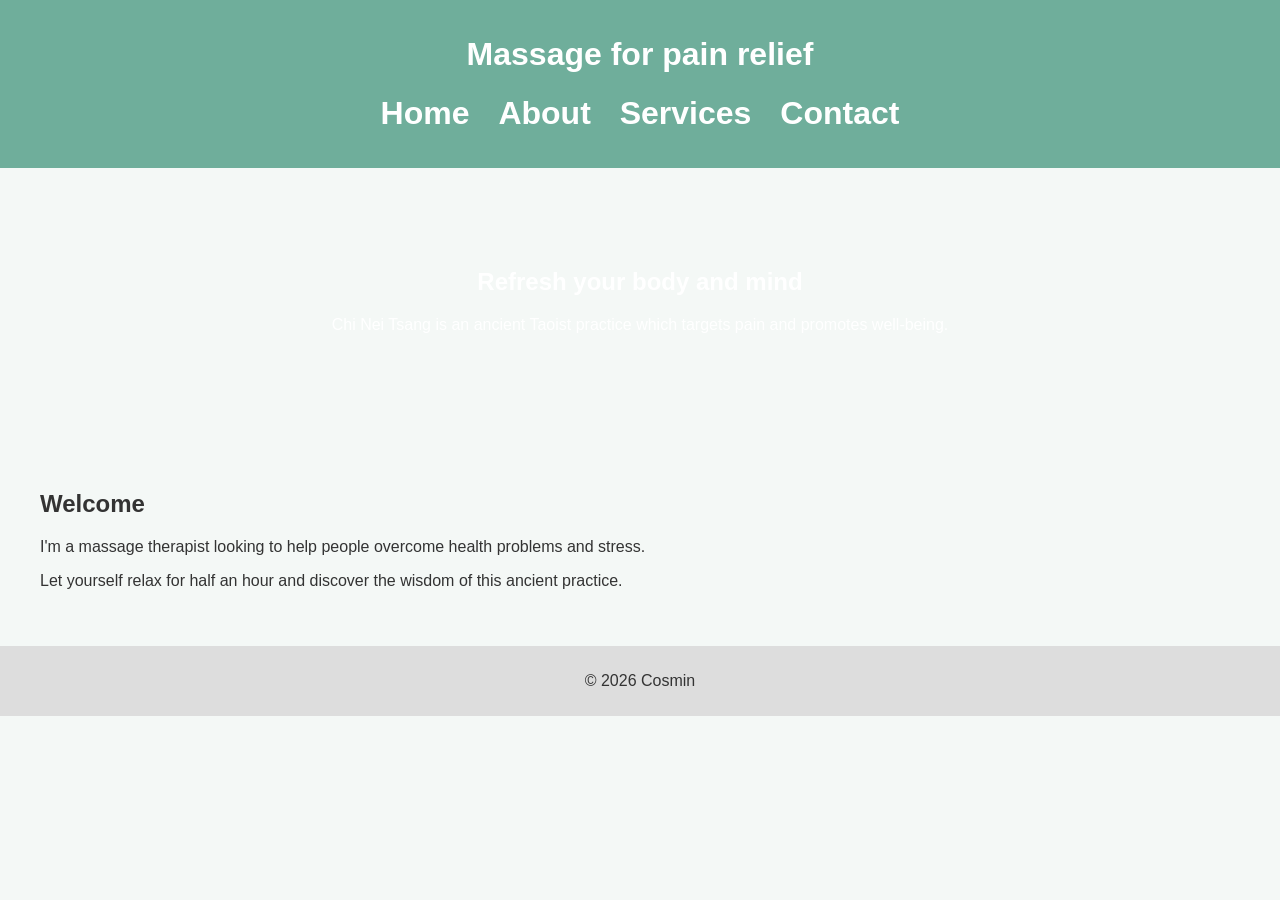
==== index.html @ 771bfe0a "Initial sketch" ====
<!DOCTYPE html>
<html lang="en">
<head>
  <meta charset="UTF-8">
  <title>Massage for pain relief</title>
  <link rel="stylesheet" href="style.css">
</head>
<body>

<header>
  <h1>Massage for pain relief<h1>
  <nav>
    <a href="index.html">Home</a>
    <a href="about.html">About</a>
    <a href="services.html">Services</a>
    <a href="contact.html">Contact</a>
  </nav>
</header>

<section class="hero">
  <h2>Refresh your body and mind</h2>
  <p>Chi Nei Tsang is an ancient Taoist practice which targets pain and promotes well-being.</p>
</section>

<section>
  <h2>Welcome</h2>
  <p>I'm a massage therapist looking to help people overcome health problems and stress.</p>
 <p>Let yourself relax for half an hour and discover the wisdom of this ancient practice.</p>

</section>

<footer>    
  <p>© 2026 Cosmin</p>
</footer>

</body>
</html>
---- style.css ----
body {
  font-family: Arial, sans-serif;
  margin: 0;
  background-color: #f4f8f6;
  color: #333;
}

header {
  background-color: #6fae9b;
  color: white;
  padding: 15px;
  text-align: center;
}

nav a {
  margin: 0 10px;
  color: white;
  text-decoration: none;
}

.hero {
  background: url('images/relax.jpg') center/cover;
  color: white;
  padding: 80px 20px;
  text-align: center;
}

section {
  padding: 40px;
}

footer {
  text-align: center;
  padding: 10px;
  background-color: #ddd;
}
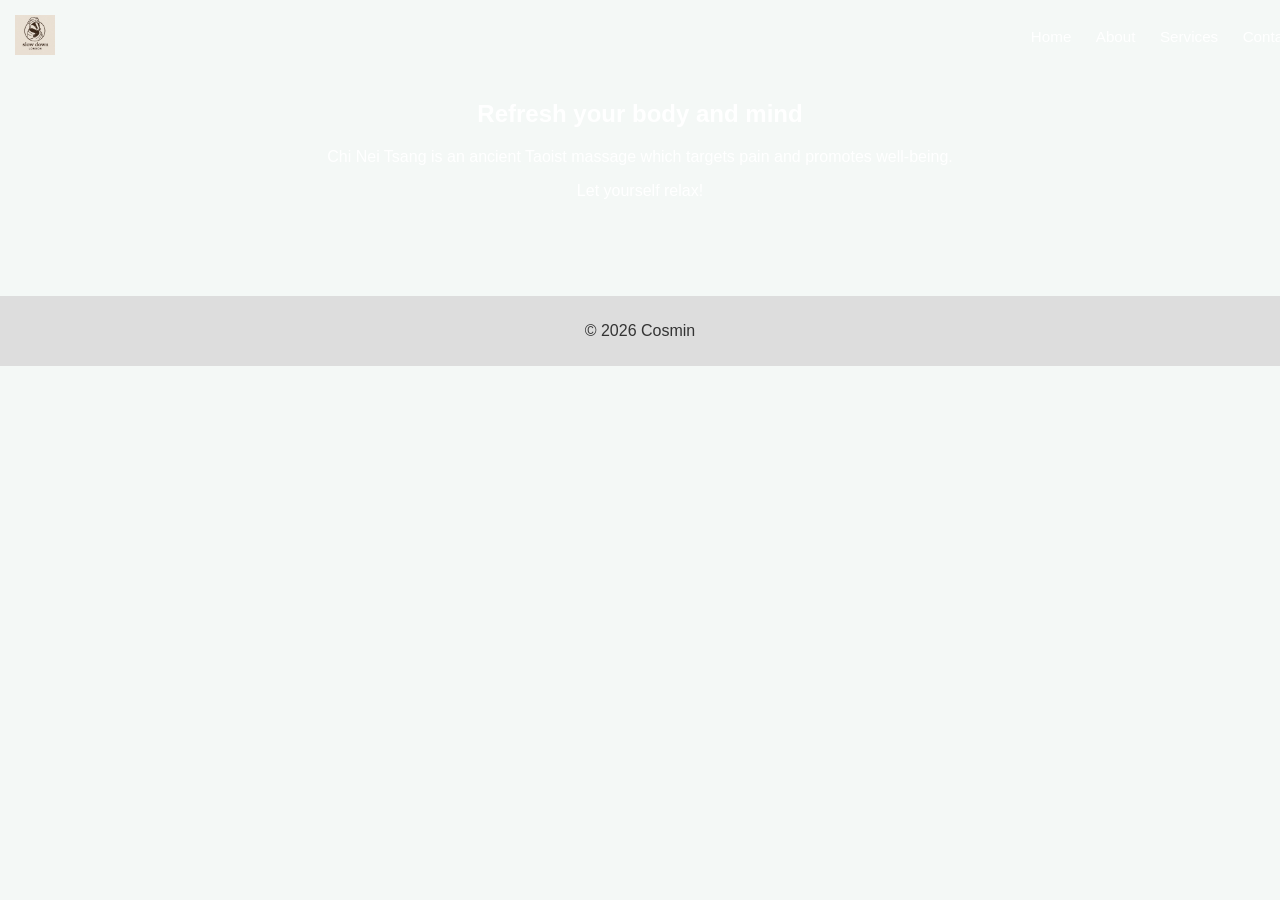
==== commit 05f86a90: "Styling" ====
--- a/index.html
+++ b/index.html
@@ -7,25 +7,27 @@
 </head>
 <body>
 
-<header>
-  <h1>Massage for pain relief<h1>
-  <nav>
-    <a href="index.html">Home</a>
-    <a href="about.html">About</a>
-    <a href="services.html">Services</a>
-    <a href="contact.html">Contact</a>
-  </nav>
+<header class="navbar">
+  <div class="nav-container">
+    
+    <a href="index.html" class="logo">
+      <img src="images/badger1.jpg" alt="Chi Nei Tsang Logo">
+    </a>
+
+    <nav>
+      <a href="index.html">Home</a>
+      <a href="about.html">About</a>
+      <a href="services.html">Services</a>
+      <a href="contact.html">Contact</a>
+    </nav>
+
+  </div>
 </header>
 
 <section class="hero">
   <h2>Refresh your body and mind</h2>
-  <p>Chi Nei Tsang is an ancient Taoist practice which targets pain and promotes well-being.</p>
-</section>
-
-<section>
-  <h2>Welcome</h2>
-  <p>I'm a massage therapist looking to help people overcome health problems and stress.</p>
- <p>Let yourself relax for half an hour and discover the wisdom of this ancient practice.</p>
+  <p>Chi Nei Tsang is an ancient Taoist massage which targets pain and promotes well-being.</p>
+   <p>Let yourself relax!</p>
 
 </section>
 
--- a/style.css
+++ b/style.css
@@ -12,14 +12,35 @@
   text-align: center;
 }
 
+.navbar {
+  position: absolute;
+  top: 0;
+  width: 100%;
+  background: transparent;
+}
+
+.nav-container {
+  display: flex;
+  justify-content: space-between;
+  align-items: center;
+}
+
+.logo img {
+  height: 40px; /* control size here */
+}
+
 nav a {
-  margin: 0 10px;
+  margin-left: 20px;
   color: white;
   text-decoration: none;
+  font-size: 0.95rem;
 }
 
+nav a:hover {
+  text-decoration: underline;
+}
 .hero {
-  background: url('images/relax.jpg') center/cover;
+  background: url('images/background_with_scroll.jpg') center/cover;
   color: white;
   padding: 80px 20px;
   text-align: center;
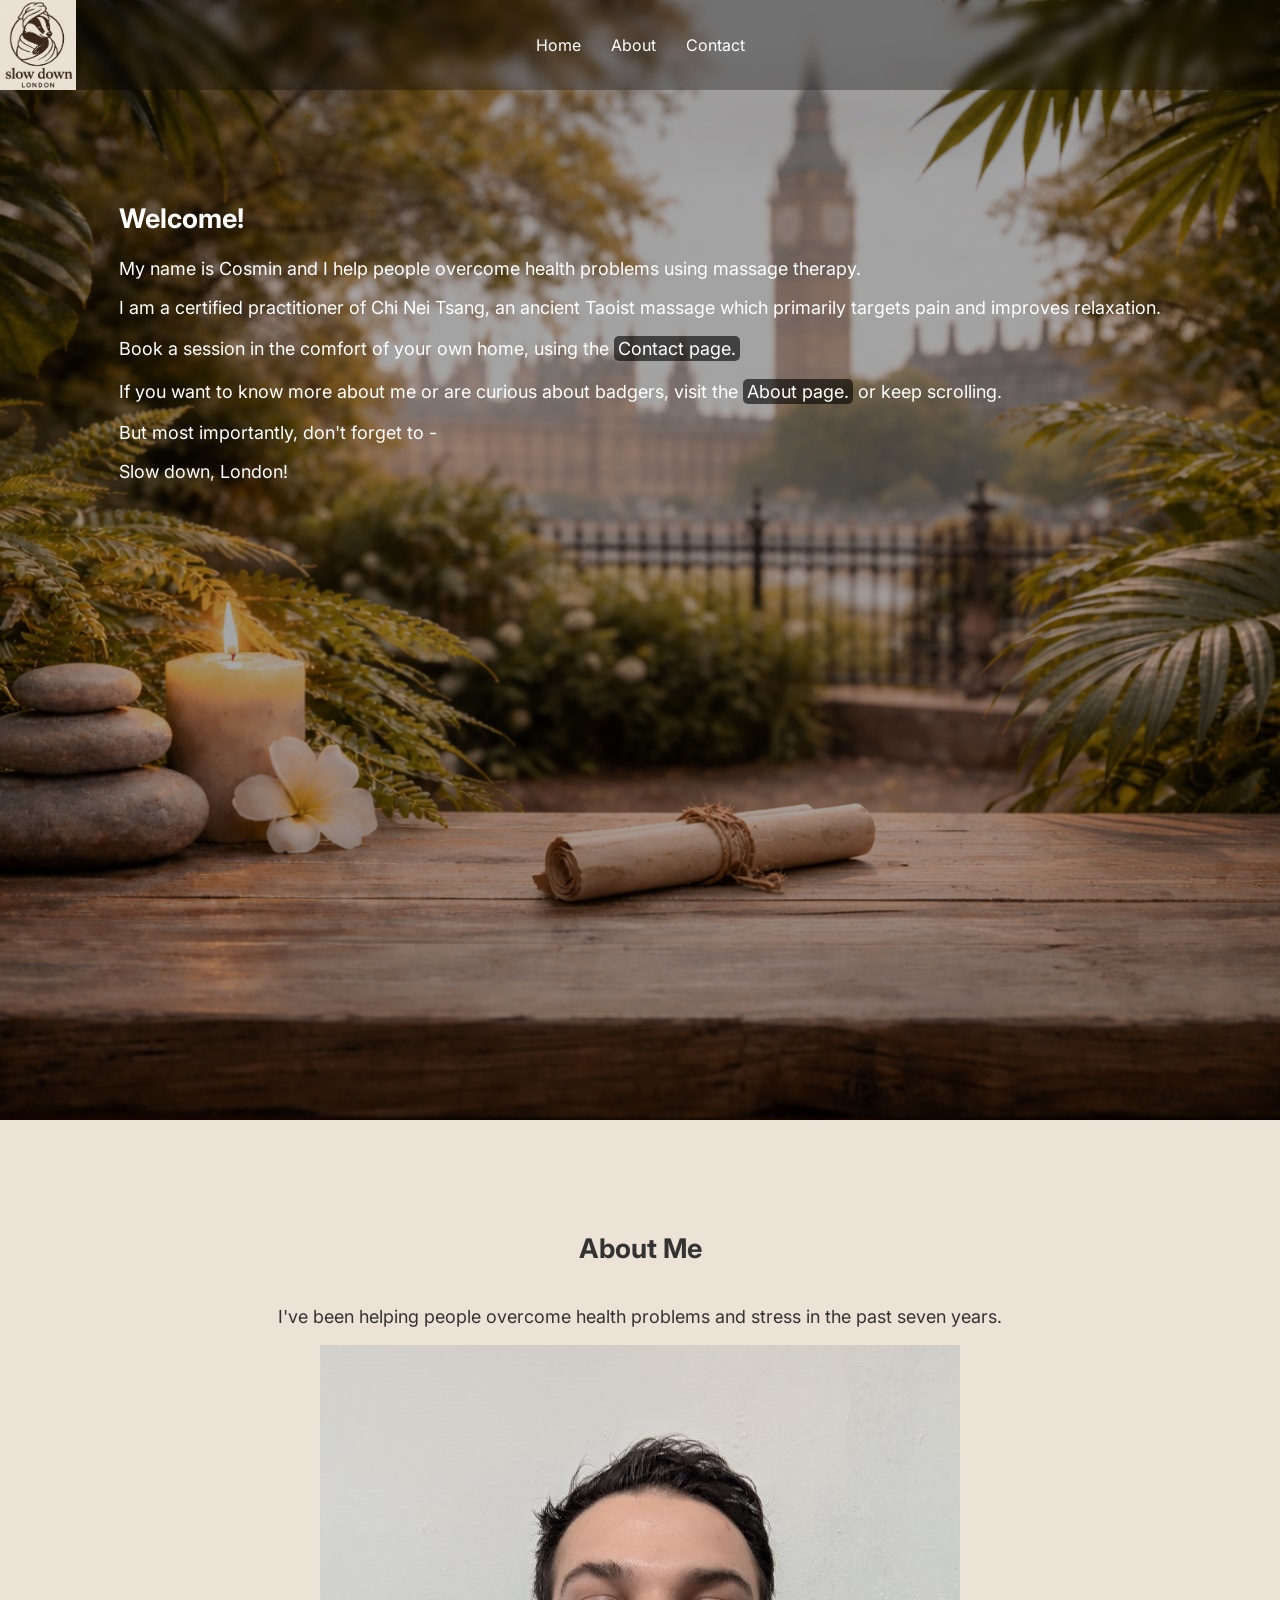
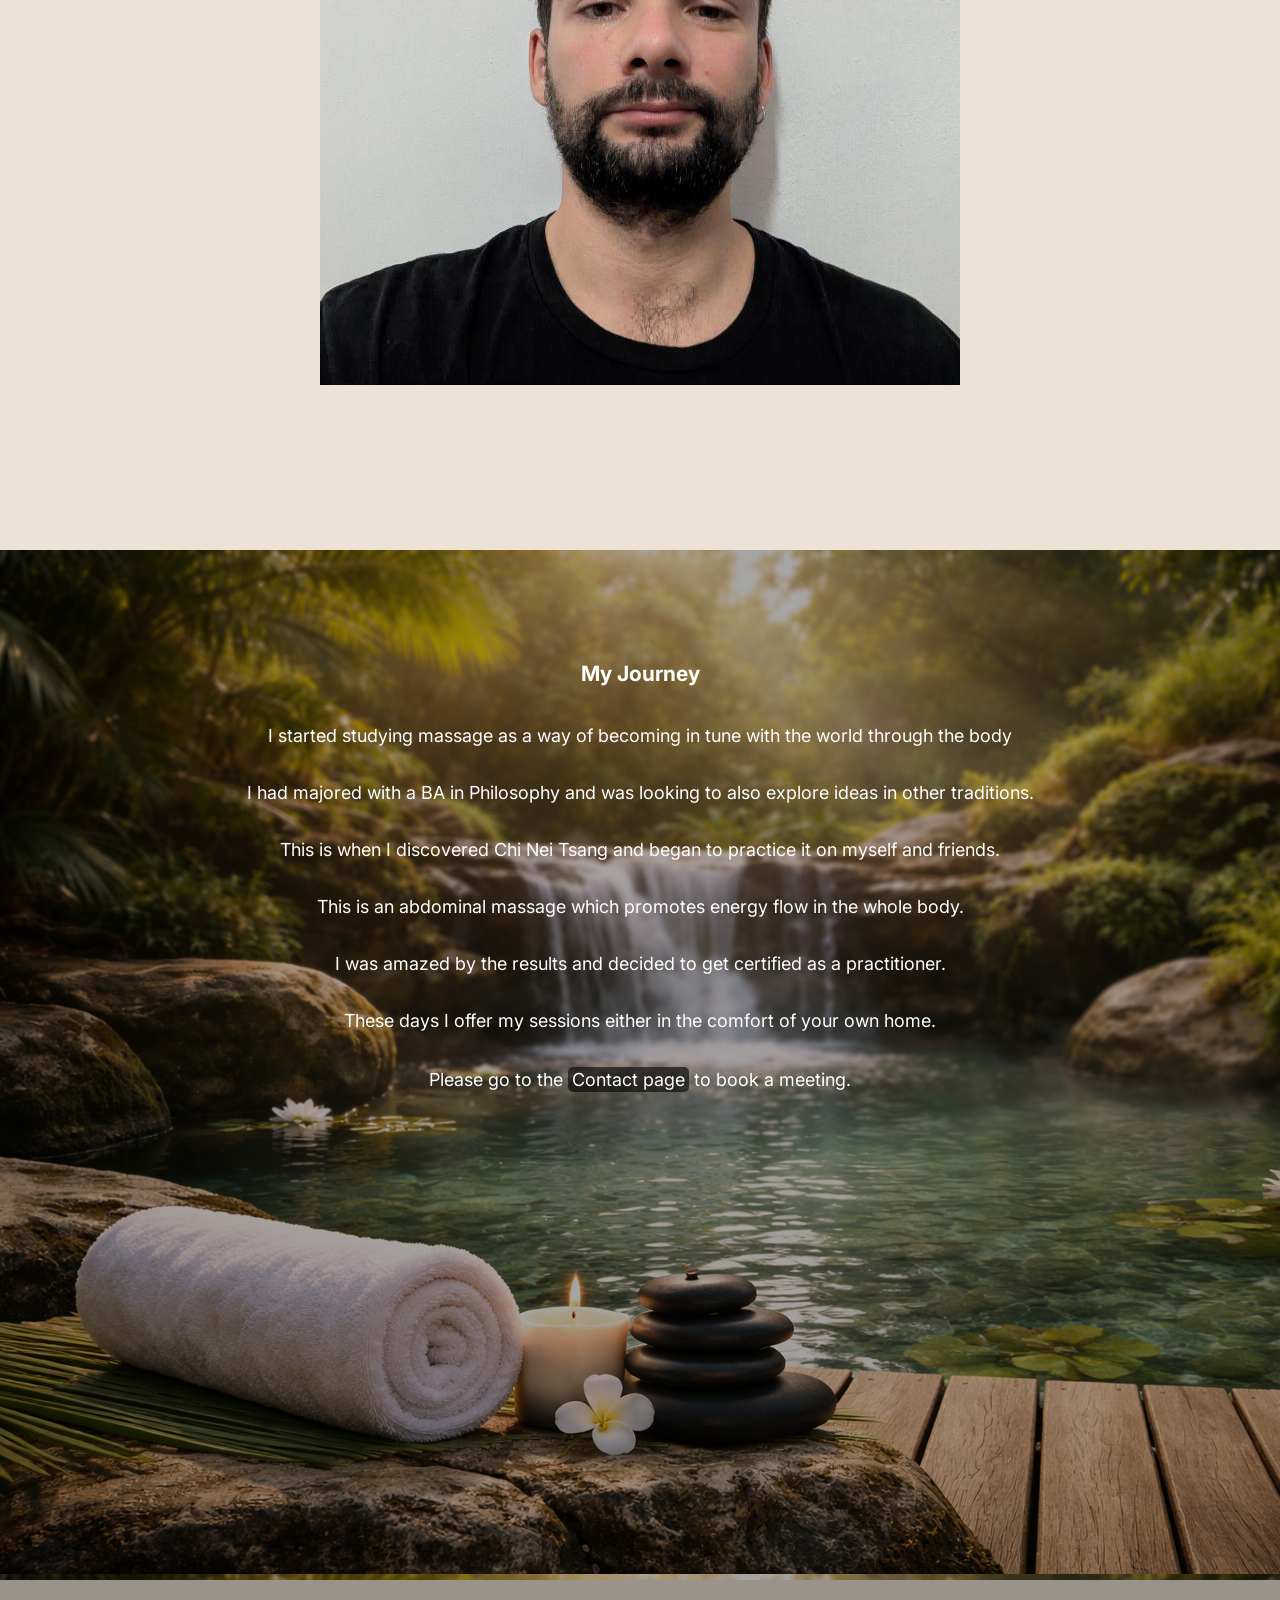
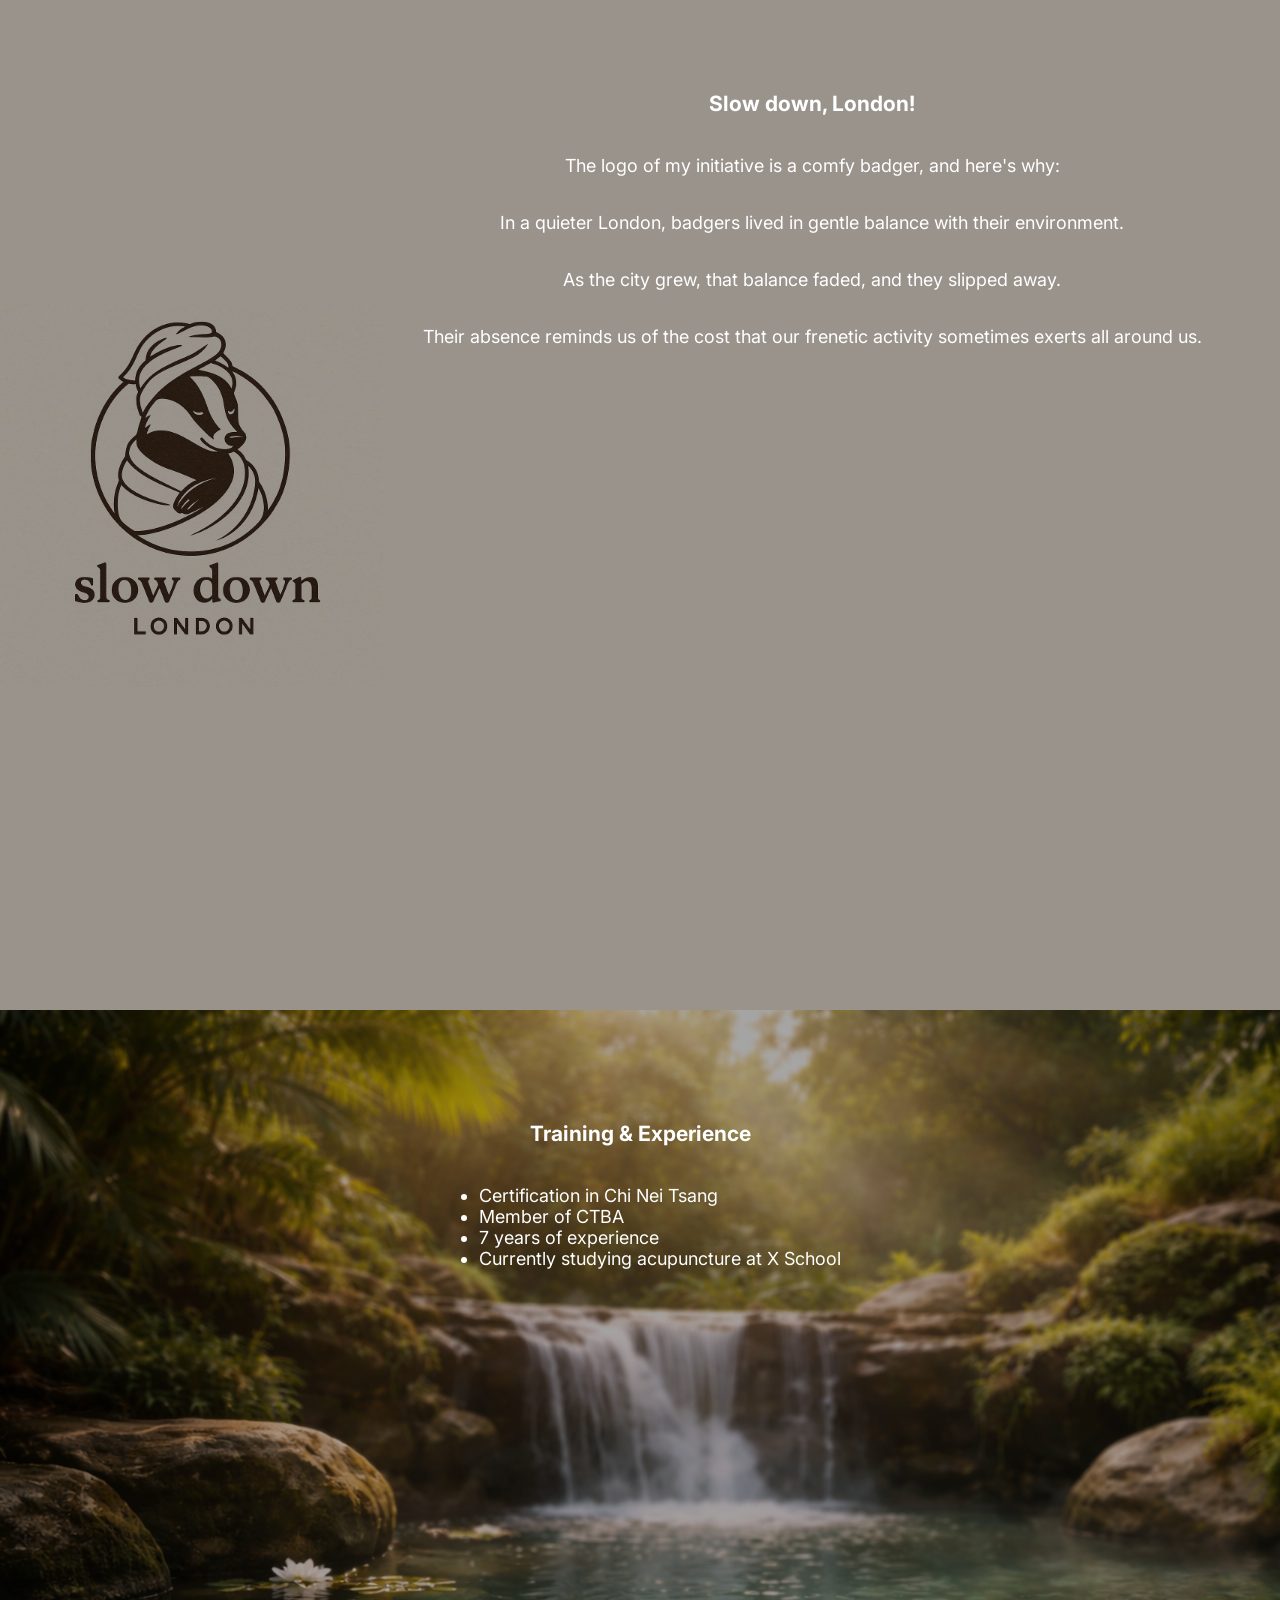
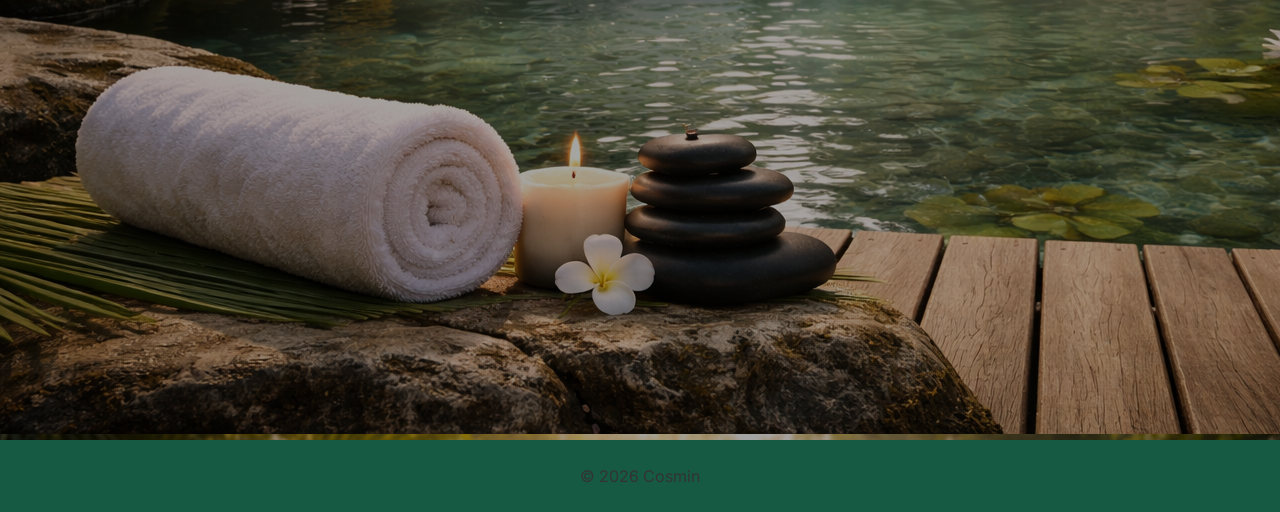
==== commit 5702d7a9: "Changed to xampp with localhost and updatet stylesȘwq" ====
--- a/index.html
+++ b/index.html
@@ -1,7 +1,9 @@
 <!DOCTYPE html>
 <html lang="en">
 <head>
+  <link href="https://fonts.googleapis.com/css2?family=Inter:wght@300;400;600&display=swap" rel="stylesheet">
   <meta charset="UTF-8">
+  <meta name="viewport" content="width=device-width, initial-scale=1.0">
   <title>Massage for pain relief</title>
   <link rel="stylesheet" href="style.css">
 </head>
@@ -9,31 +11,75 @@
 
 <header class="navbar">
   <div class="nav-container">
-    
+
     <a href="index.html" class="logo">
-      <img src="images/badger1.jpg" alt="Chi Nei Tsang Logo">
+      <img src="images/badger1.jpg" alt="Logo">
     </a>
 
-    <nav>
+    <nav id="nav-menu">
       <a href="index.html">Home</a>
       <a href="about.html">About</a>
-      <a href="services.html">Services</a>
       <a href="contact.html">Contact</a>
     </nav>
 
+    <div class="hamburger" id="hamburger">
+      ☰
+    </div>
+
   </div>
 </header>
+<section class="hero">
+  <div class="hero-content">
+  <h2 >Welcome!</h2>
+   <p>My name is Cosmin and I help people overcome health problems using massage therapy.</p>
+  <p>I am a certified practitioner of Chi Nei Tsang, an ancient Taoist massage which primarily targets pain and improves relaxation.</p>
+<!-- <p>Let yourself relax and explore the timeless wisdom of this technique</p>-->
+<p>Book a session in the comfort of your own home, using the <a href="contact.html">Contact page.</a></p>
+<p>If you want to know more about me or are curious about badgers, visit the <a href="about.html">About page.</a> or keep scrolling.</p>
+<p>But most importantly, don't forget to -</p>
+<p>Slow down, London!</p>
+</div>
+</section>
+<section class="hero2">
+  <h2>About Me</h2>
+    <p>I've been helping people overcome health problems and stress in the past seven years.</p>
+      <img style="width:40vf; height: auto;" src="images/cosmindumbrava.jpg" alt="Practitioner photo">
 
-<section class="hero">
-  <h2>Refresh your body and mind</h2>
-  <p>Chi Nei Tsang is an ancient Taoist massage which targets pain and promotes well-being.</p>
-   <p>Let yourself relax!</p>
-
+</section>
+<section class="hero3">
+  
+      <h3>My Journey</h3>
+      <p>I started studying massage as a way of becoming in tune with the world through the body</p>
+      <p>I had majored with a BA in Philosophy and was looking to also explore ideas in other traditions.</p> 
+       <p>This is when I discovered Chi Nei Tsang and began to practice it on myself and friends. </p> 
+       <p> This is an abdominal massage which promotes energy flow in the whole body.</p> 
+       <p>I was amazed by the results and decided to get certified as a practitioner.</p> 
+        
+       <p>These days I offer my sessions either in the comfort of your own home. </p>
+        <p>Please go to the <a href="contact.html">Contact page</a> to book a meeting.</p>   
+  
+</section>
+<!-- QUALIFICATIONS -->
+<section class="badgers">
+  <h3>Slow down, London!</h3>
+  <p>The logo of my initiative is a comfy badger, and here's why:</p>
+  <p>In a quieter London, badgers lived in gentle balance with their environment. </p>
+  <p>As the city grew, that balance faded, and they slipped away. </p>
+  <p>Their absence reminds us of the cost that our frenetic activity sometimes exerts all around us.</p>
+</section>
+<section class="hero3">
+  <h3>Training & Experience</h3>
+  <ul>
+    <li>Certification in Chi Nei Tsang</li>
+    <li>Member of CTBA</li>
+    <li>7 years of experience</li>
+    <li>Currently studying acupuncture at X School</li>
+  </ul>
 </section>
 
 <footer>    
   <p>© 2026 Cosmin</p>
 </footer>
-
+<script src="script.js"></script>
 </body>
 </html>
--- a/style.css
+++ b/style.css
@@ -1,57 +1,235 @@
+
 body {
-  font-family: Arial, sans-serif;
+   font-family: 'Inter', sans-serif;
   margin: 0;
   background-color: #f4f8f6;
   color: #333;
 }
-
-header {
-  background-color: #6fae9b;
-  color: white;
-  padding: 15px;
-  text-align: center;
-}
-
 .navbar {
-  position: absolute;
+  position: fixed;
   top: 0;
   width: 100%;
-  background: transparent;
-}
-
+    background: rgba(0, 0, 0, 0.3);
+  backdrop-filter: blur(6px);
+    z-index: 1000; /* 👈 THIS FIXES IT */
+      transition: all 0.3s ease; /* 👈 important for smooth change */
+}
+.navbar.scrolled {
+  background: rgba(11, 82, 60, 0.95); /* your green */
+  backdrop-filter: blur(8px);
+}
 .nav-container {
-  display: flex;
-  justify-content: space-between;
-  align-items: center;
-}
+  display: grid;
+    grid-template-columns: 1fr auto 1fr;
+  align-items: center;}
 
 .logo img {
-  height: 40px; /* control size here */
+  height: 90px;
+  display: block;
+    justify-self: start;
+    padding:0%;
+}
+
+
+
+/* NAV LINKS */
+nav {
+    display: flex;
+
+  justify-self: center;
+   /*display: flex;*/
+  gap: 30px;
 }
 
 nav a {
-  margin-left: 20px;
-  color: white;
-  text-decoration: none;
-  font-size: 0.95rem;
+  color: white;
+  text-decoration: none;
+  font-size: 1rem;
 }
 
 nav a:hover {
   text-decoration: underline;
 }
+
+/* HERO SECTION */
+.hero::before {
+  content: "";
+  position: absolute;
+  inset: 0;
+  background: rgba(0, 0, 0, 0.35); /* adjust darkness here */
+}
 .hero {
-  background: url('images/background_with_scroll.jpg') center/cover;
-  color: white;
-  padding: 80px 20px;
-  text-align: center;
-}
-
+  padding-top:20vh;  
+  height: 100vh;
+  background: url('images/background_with_scroll.png') center/cover no-repeat;
+  position:relative;
+  color: white;
+  font-size: large;
+
+  display: flex;
+  flex-direction: column;
+  justify-content: flex-start;
+  align-items: center;
+
+}
+
+.hero * {
+  position: relative;
+}
+
+.hero a {
+  display: inline-block;
+  padding: 2px 4px;
+  background-color: rgba(0, 0, 0, 0.6);
+  color: white;
+  text-decoration: none;
+  border-radius: 5px;
+}
+
+.hero a:hover {
+  background-color: rgba(0, 0, 0, 0.8);
+}
+
+
+.hero2 a {
+  display: inline-block;
+  padding: 2px 4px;
+  background-color: rgba(0, 0, 0, 0.6);
+  color: white;
+  text-decoration: none;
+  border-radius: 5px;
+}
+
+.hero2 a:hover {
+  background-color: rgba(0, 0, 0, 0.8);
+}
+
+.hero3 a {
+  display: inline-block;
+  padding: 2px 4px;
+  background-color: rgba(0, 0, 0, 0.6);
+  color: white;
+  text-decoration: none;
+  border-radius: 5px;
+}
+
+.hero3 a:hover {
+  background-color: rgba(0, 0, 0, 0.8);
+}
+
+
+  .hero2 {
+  height: 100vh;
+  padding-top: 10vh;
+    background-color: #ece2d6;
+  position:relative;
+  font-size: large;
+text-align: left;
+  display: flex;
+  flex-direction: column;
+  justify-content: flex-start;
+  align-items: center;
+
+}
+
+.hero3::before {
+  content: "";
+  position: absolute;
+  inset: 0;
+  background: rgba(0, 0, 0, 0.35); /* adjust darkness here */
+}
+  .hero3 {
+  height: 100vh;
+  padding-top: 10vh;
+  color:white;
+    background-image: url('images/background2.png'); 
+  position:relative;
+  font-size: large;
+text-align: left;
+  display: flex;
+  flex-direction: column;
+  justify-content: flex-start;
+  align-items: center;
+
+}
+.hero3 * {
+  position: relative;
+}
+
+.badgers::before {
+  content: "";
+  position: absolute;
+  inset: 0;
+  background: rgba(0, 0, 0, 0.35); /* adjust darkness here */
+}
+  .badgers{
+  height: 100vh;
+  padding-top: 10vh;
+  padding-left:30%;
+  color:white;
+    background-image: url('images/badger1\ -\ Copy.jpg');
+     background-repeat: no-repeat;
+  background-position: left;
+  background-size: 30% auto;
+  background-color: #ece2d6;
+  position:relative;
+  font-size: large;
+  text-align: right;
+  display: flex;
+  flex-direction: column;
+  justify-content: flex-start;
+  align-items: center;
+
+}
+.badgers * {
+  position: relative;
+}
+/* GENERAL SECTIONS */
 section {
   padding: 40px;
 }
 
+/* FOOTER */
 footer {
   text-align: center;
   padding: 10px;
-  background-color: #ddd;
+  background-color: rgba(11, 82, 60, 0.95);
+}
+.hamburger {
+  display: none;
+  font-size: 28px;
+  color: white;
+  cursor: pointer;
+  justify-self: end;
+  margin-right: 20px;
+  z-index: 2000;
+}
+
+@media (max-width: 768px) {
+
+  .nav-container {
+    grid-template-columns: auto auto;
+  }
+
+  nav {
+    position: absolute;
+    top: 80px;
+    right: 0;
+    background: rgba(0,0,0,0.95);
+    width: 200px;
+    flex-direction: column;
+    align-items: center;
+    display: none;
+    z-index: 1500;
+  }
+
+  nav a {
+    padding: 15px;
+    width: 100%;
+    text-align: center;
+  }
+
+  .hamburger {
+    display: block;
+  }
 }
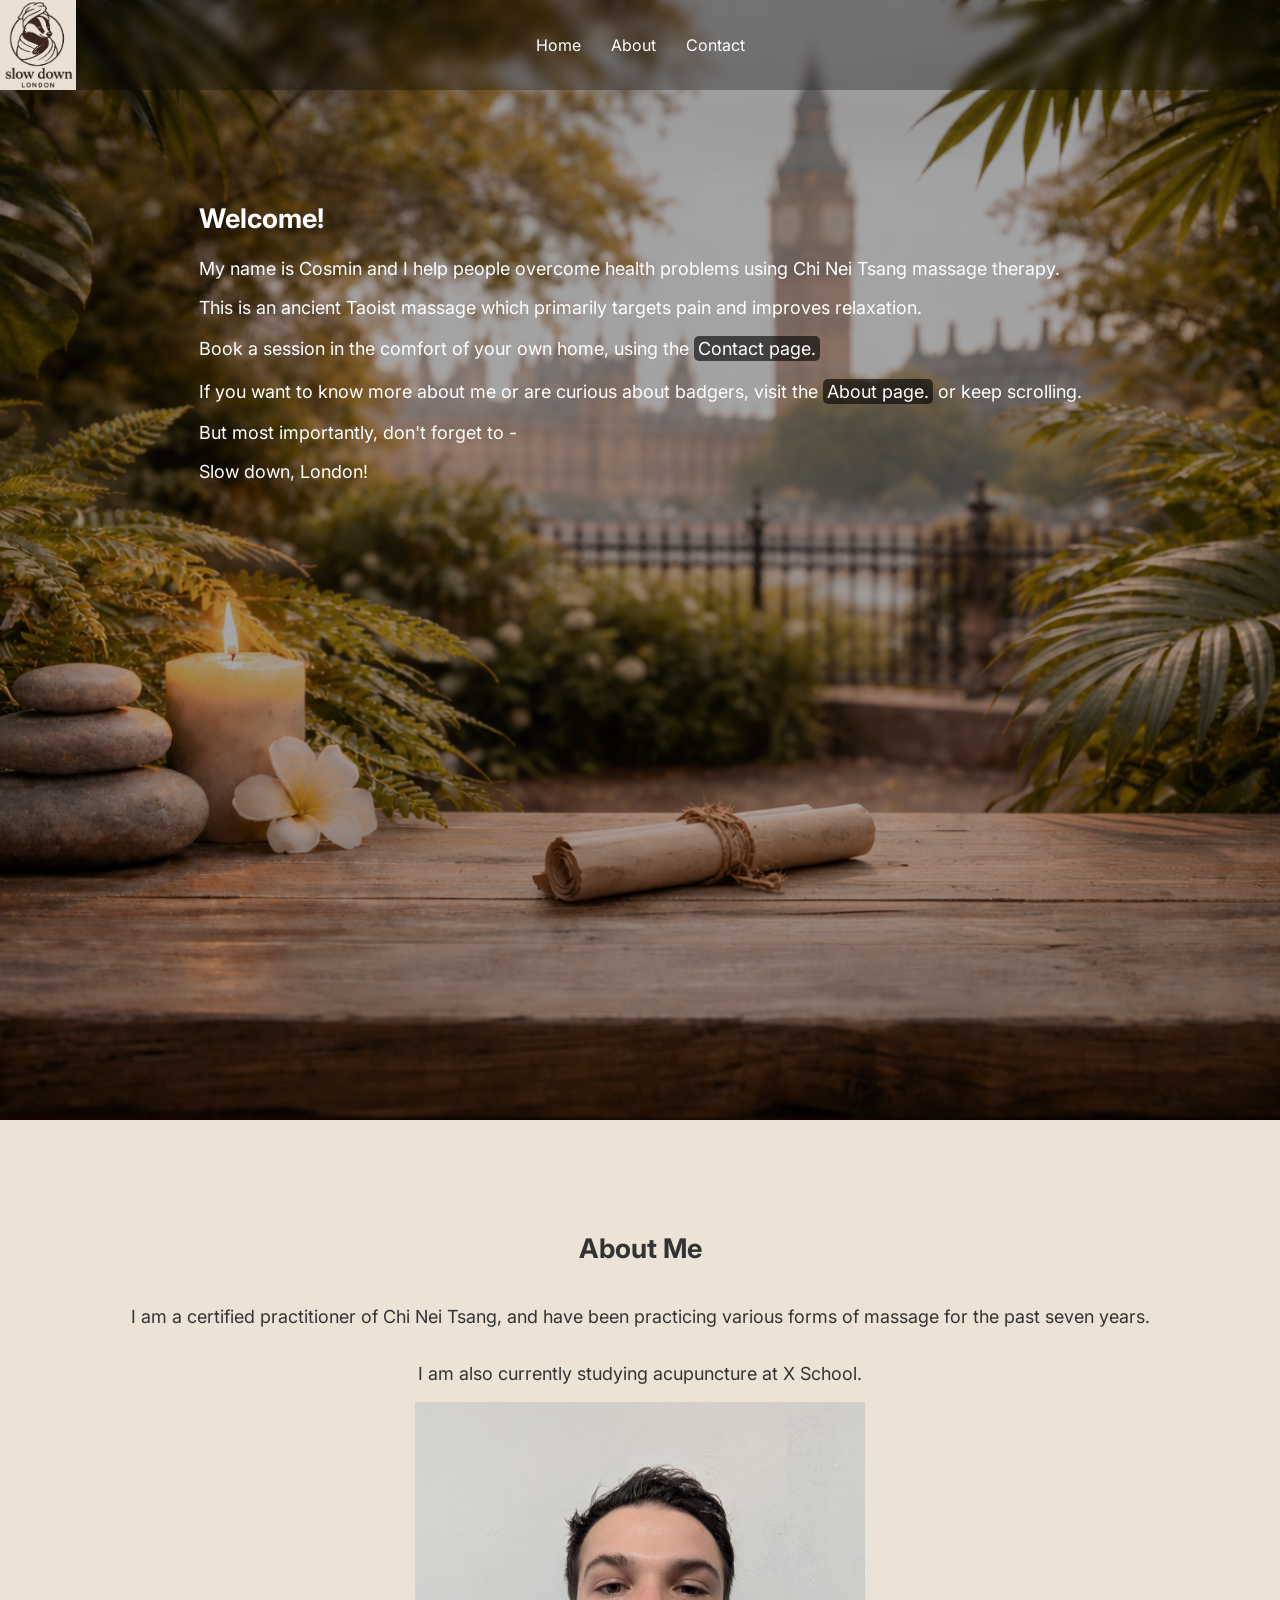
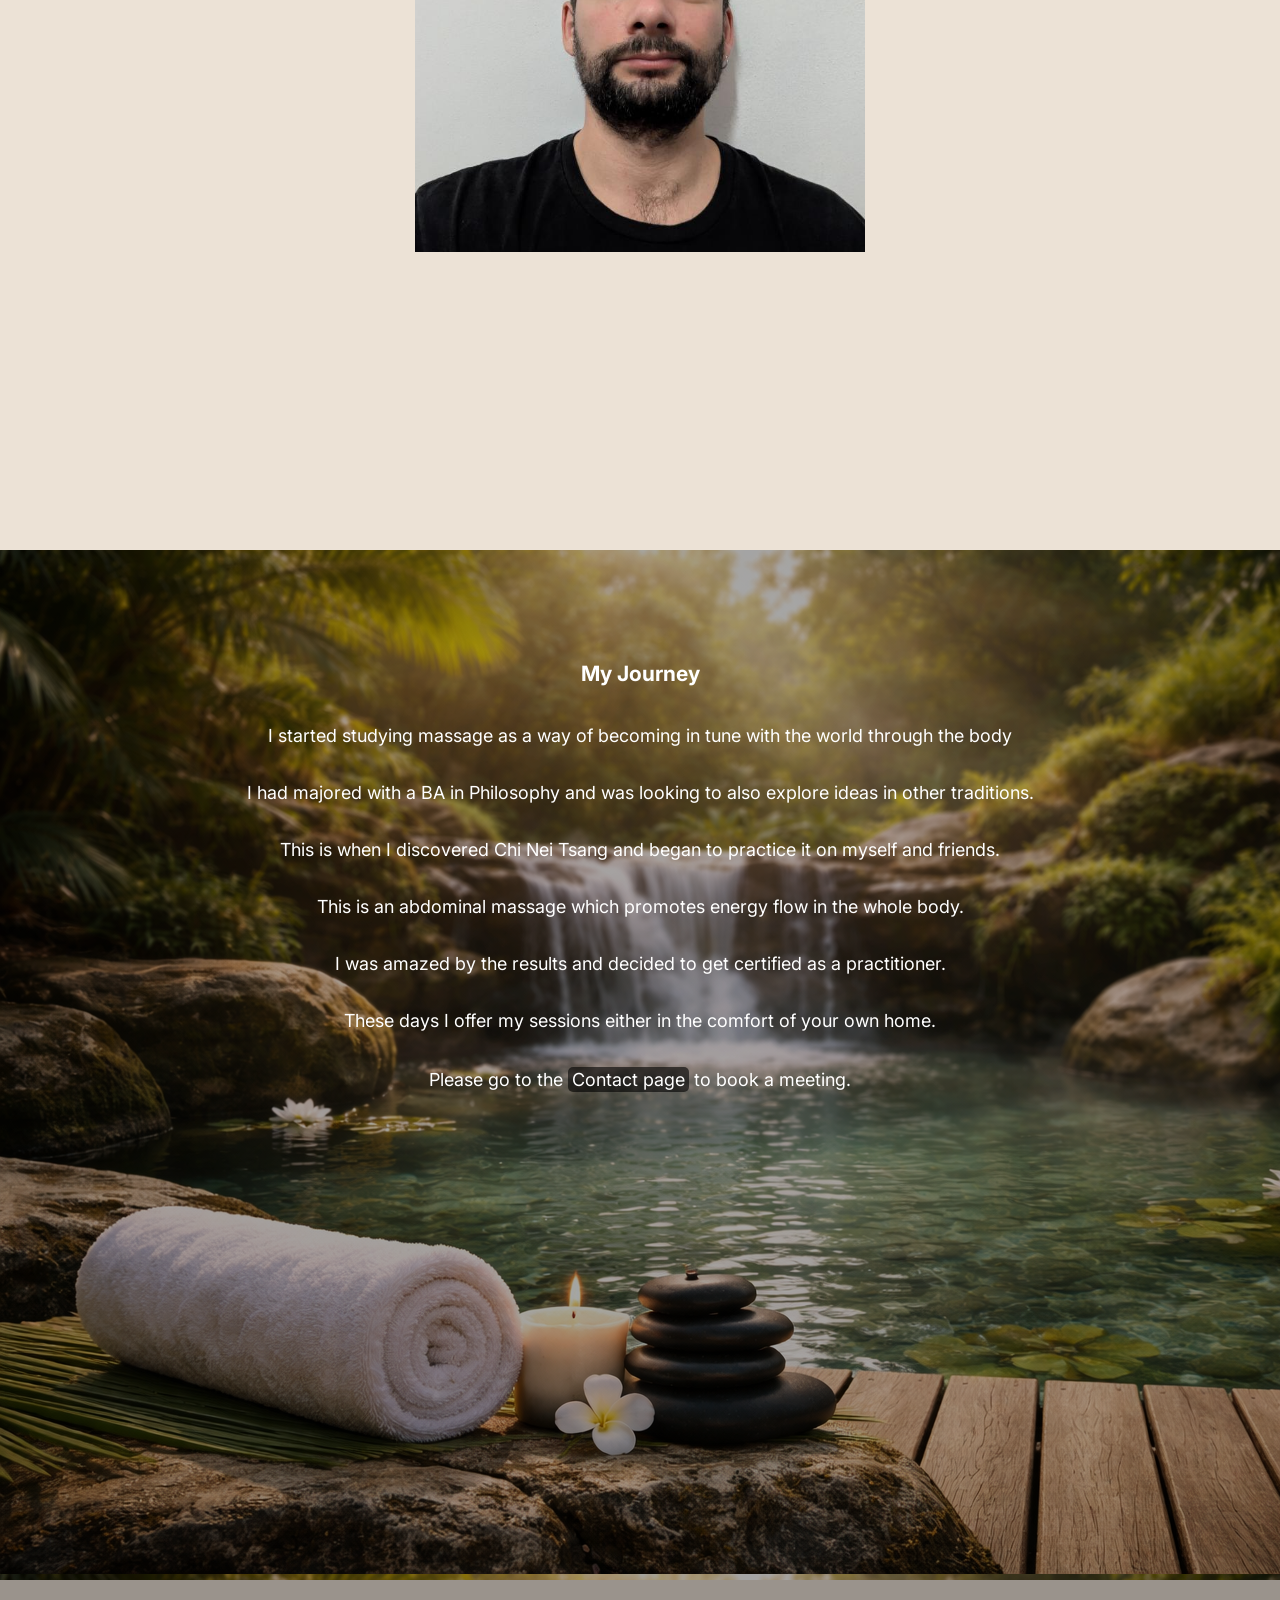
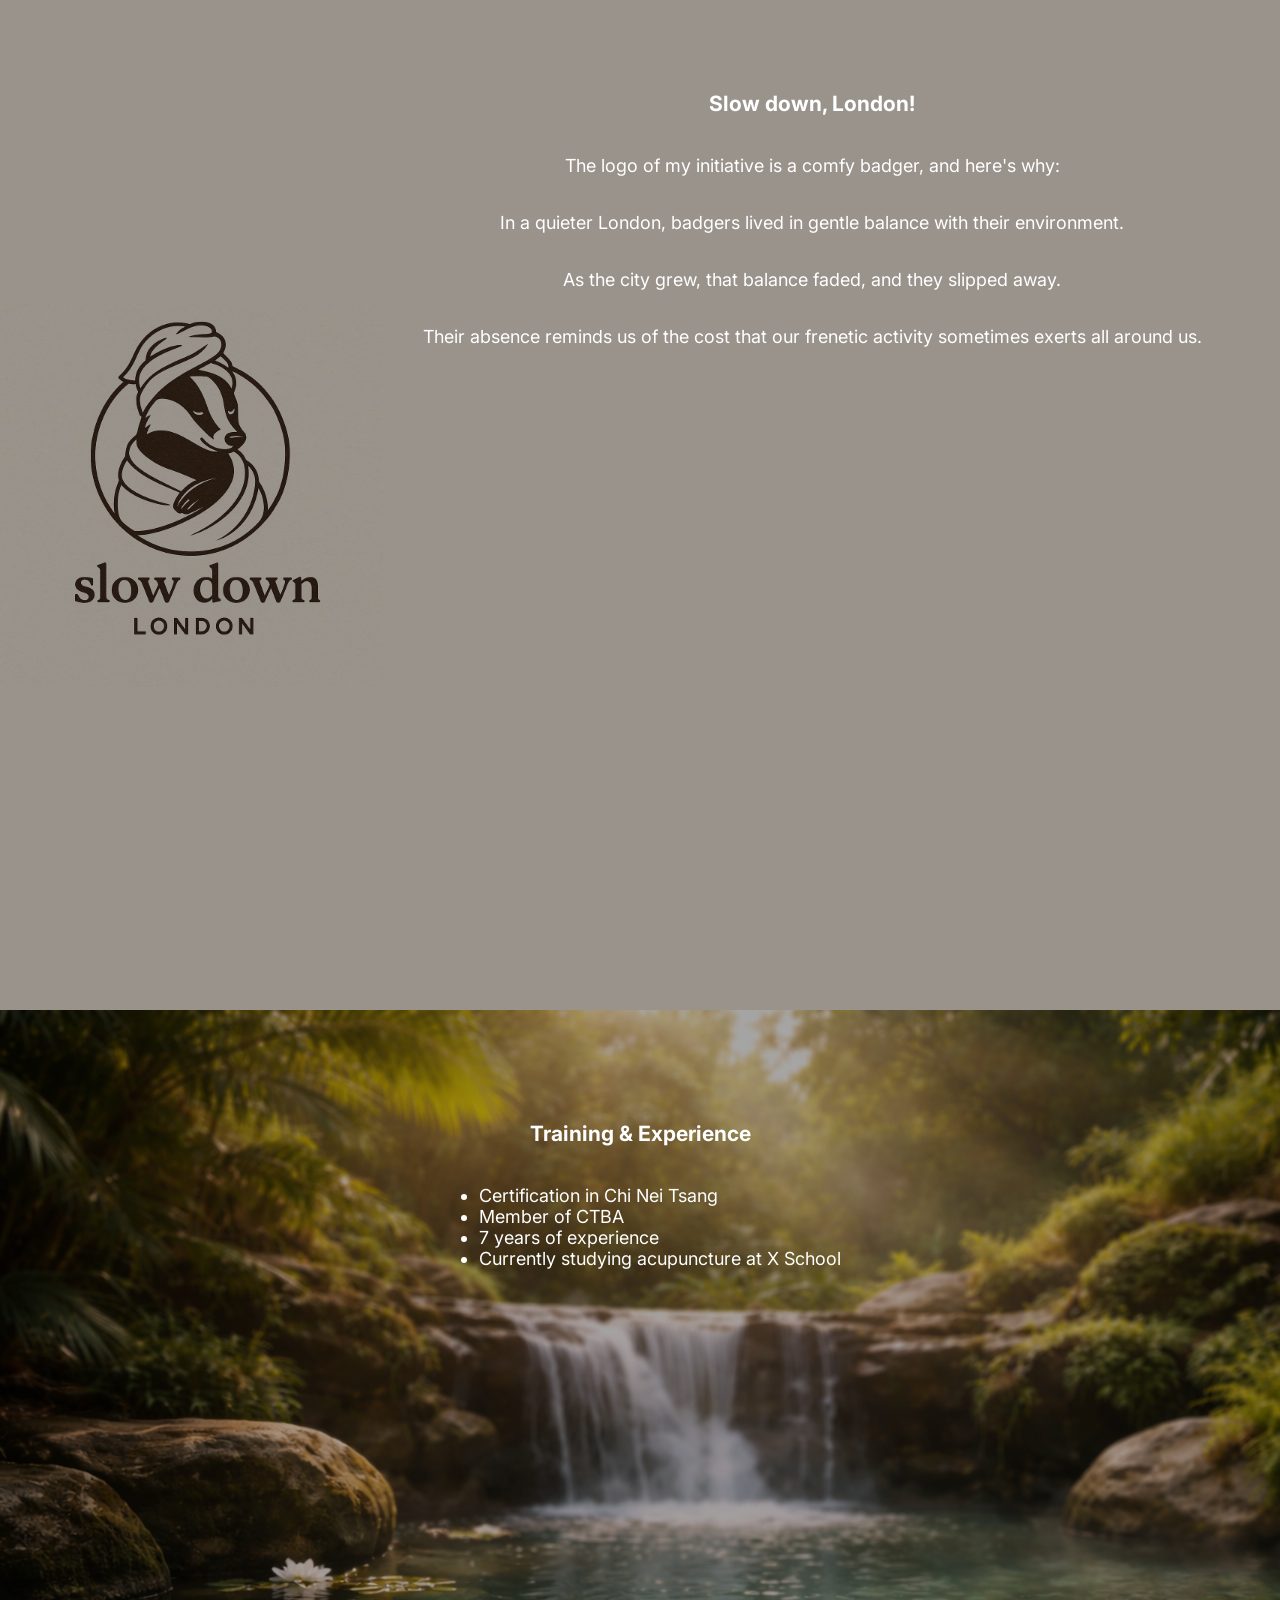
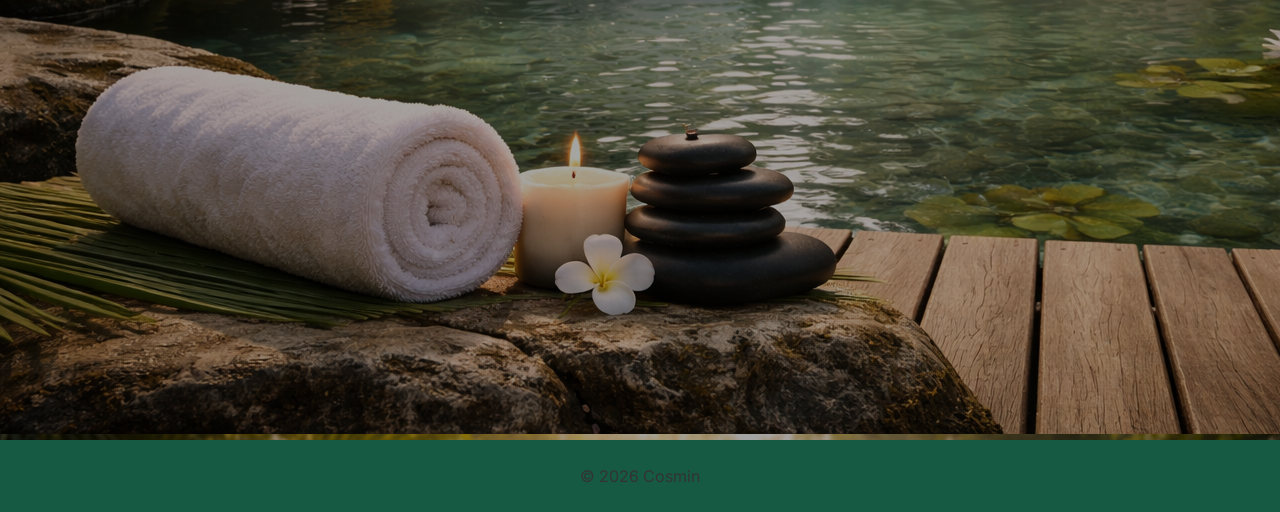
==== commit 9fb3535d: "Updated content" ====
--- a/index.html
+++ b/index.html
@@ -31,8 +31,8 @@
 <section class="hero">
   <div class="hero-content">
   <h2 >Welcome!</h2>
-   <p>My name is Cosmin and I help people overcome health problems using massage therapy.</p>
-  <p>I am a certified practitioner of Chi Nei Tsang, an ancient Taoist massage which primarily targets pain and improves relaxation.</p>
+   <p>My name is Cosmin and I help people overcome health problems using Chi Nei Tsang massage therapy.</p>
+  <p>This is an ancient Taoist massage which primarily targets pain and improves relaxation.</p>
 <!-- <p>Let yourself relax and explore the timeless wisdom of this technique</p>-->
 <p>Book a session in the comfort of your own home, using the <a href="contact.html">Contact page.</a></p>
 <p>If you want to know more about me or are curious about badgers, visit the <a href="about.html">About page.</a> or keep scrolling.</p>
@@ -42,8 +42,9 @@
 </section>
 <section class="hero2">
   <h2>About Me</h2>
-    <p>I've been helping people overcome health problems and stress in the past seven years.</p>
-      <img style="width:40vf; height: auto;" src="images/cosmindumbrava.jpg" alt="Practitioner photo">
+    <p>I am a certified practitioner of Chi Nei Tsang, and have been practicing various forms of massage for the past seven years.</p>
+    <p>I am also currently studying acupuncture at X School.</p>
+      <img style="height:50%; width: auto;" src="images/cosmindumbrava.jpg" alt="Practitioner photo">
 
 </section>
 <section class="hero3">
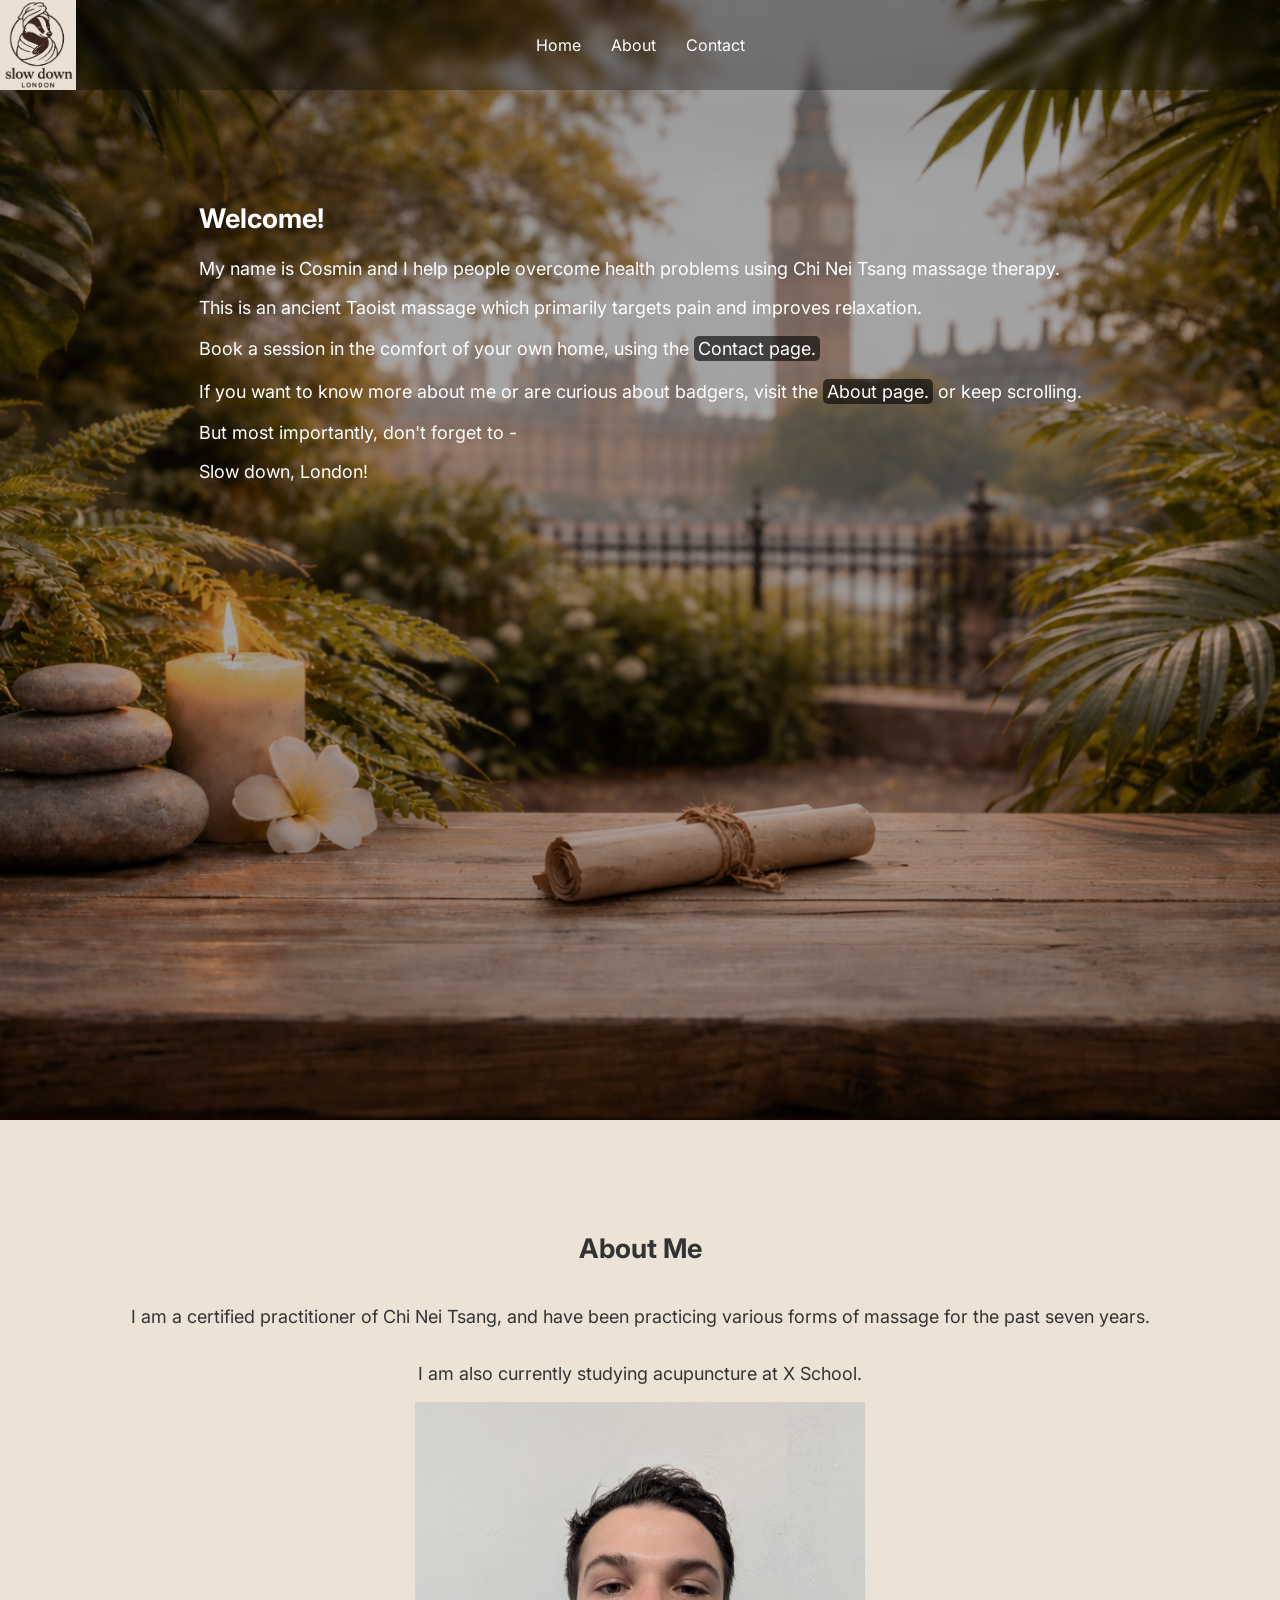
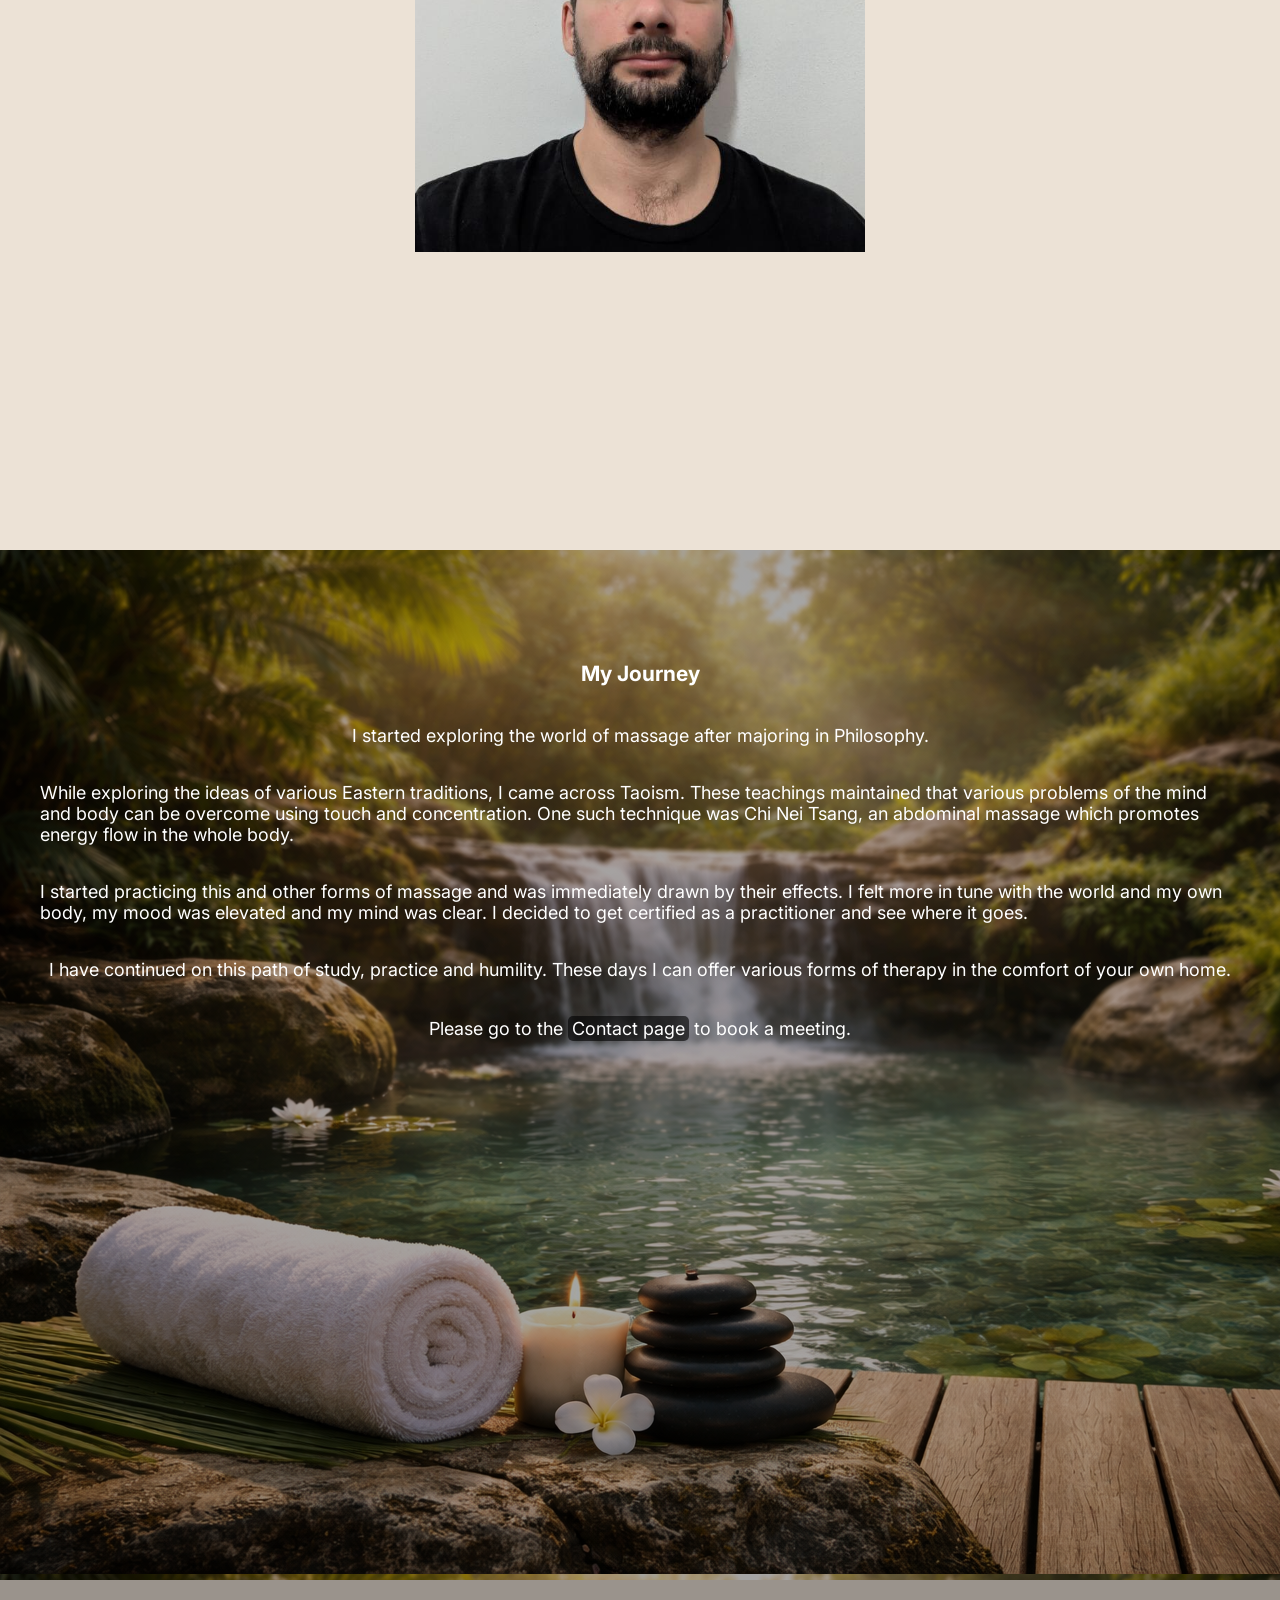
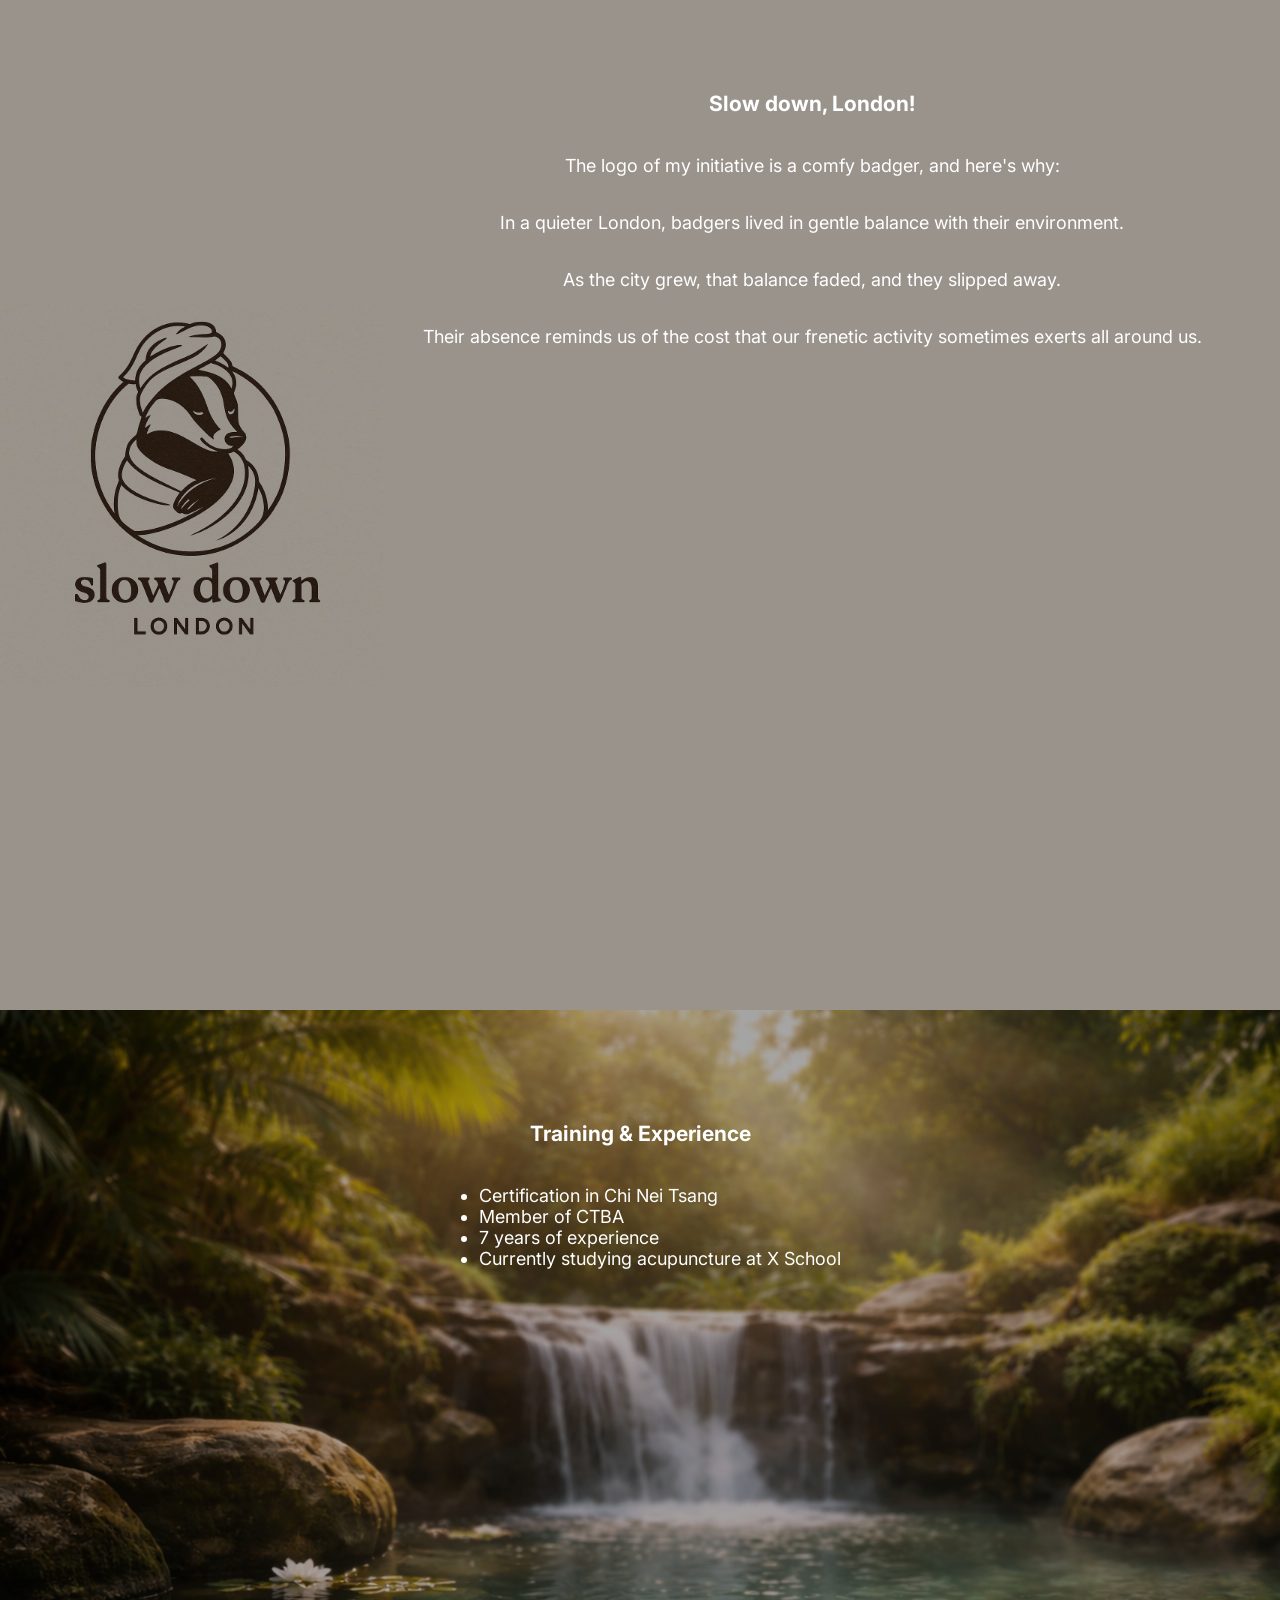
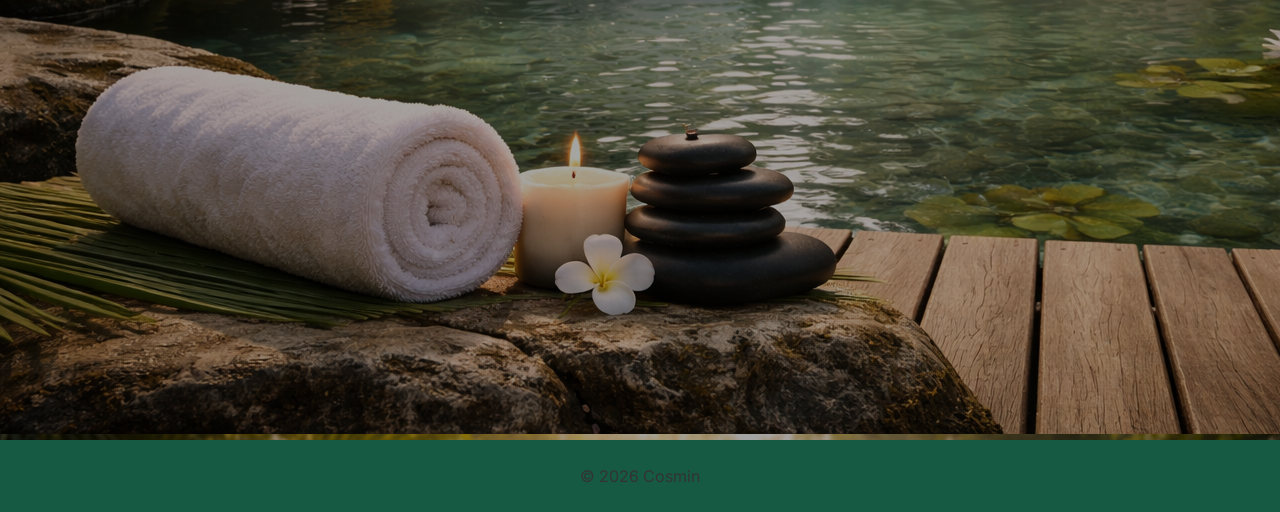
==== commit d66dd828: "Updated content" ====
--- a/index.html
+++ b/index.html
@@ -49,15 +49,18 @@
 </section>
 <section class="hero3">
   
-      <h3>My Journey</h3>
-      <p>I started studying massage as a way of becoming in tune with the world through the body</p>
-      <p>I had majored with a BA in Philosophy and was looking to also explore ideas in other traditions.</p> 
-       <p>This is when I discovered Chi Nei Tsang and began to practice it on myself and friends. </p> 
-       <p> This is an abdominal massage which promotes energy flow in the whole body.</p> 
-       <p>I was amazed by the results and decided to get certified as a practitioner.</p> 
-        
-       <p>These days I offer my sessions either in the comfort of your own home. </p>
-        <p>Please go to the <a href="contact.html">Contact page</a> to book a meeting.</p>   
+           <h3>My Journey</h3>
+      <p>I started exploring the world of massage after majoring in Philosophy.</p>
+      <p>While exploring the ideas of various Eastern traditions, I came across Taoism. 
+        These teachings maintained that various problems of the mind and body can be overcome using touch and concentration.
+      One such technique was Chi Nei Tsang, an abdominal massage which promotes energy flow in the whole body.</p> 
+    
+       <p>I started practicing this and other forms of massage and was immediately drawn by their effects.
+       I felt more in tune with the world and my own body, my mood was elevated and my mind was clear.
+        I decided to get certified as a practitioner and see where it goes.</p> 
+       <p>I have continued on this path of study, practice and humility.
+       These days I can offer various forms of therapy in the comfort of your own home.</p>
+        <p>Please go to the <a href="contact.html">Contact page</a> to book a meeting.</p>  
   
 </section>
 <!-- QUALIFICATIONS -->
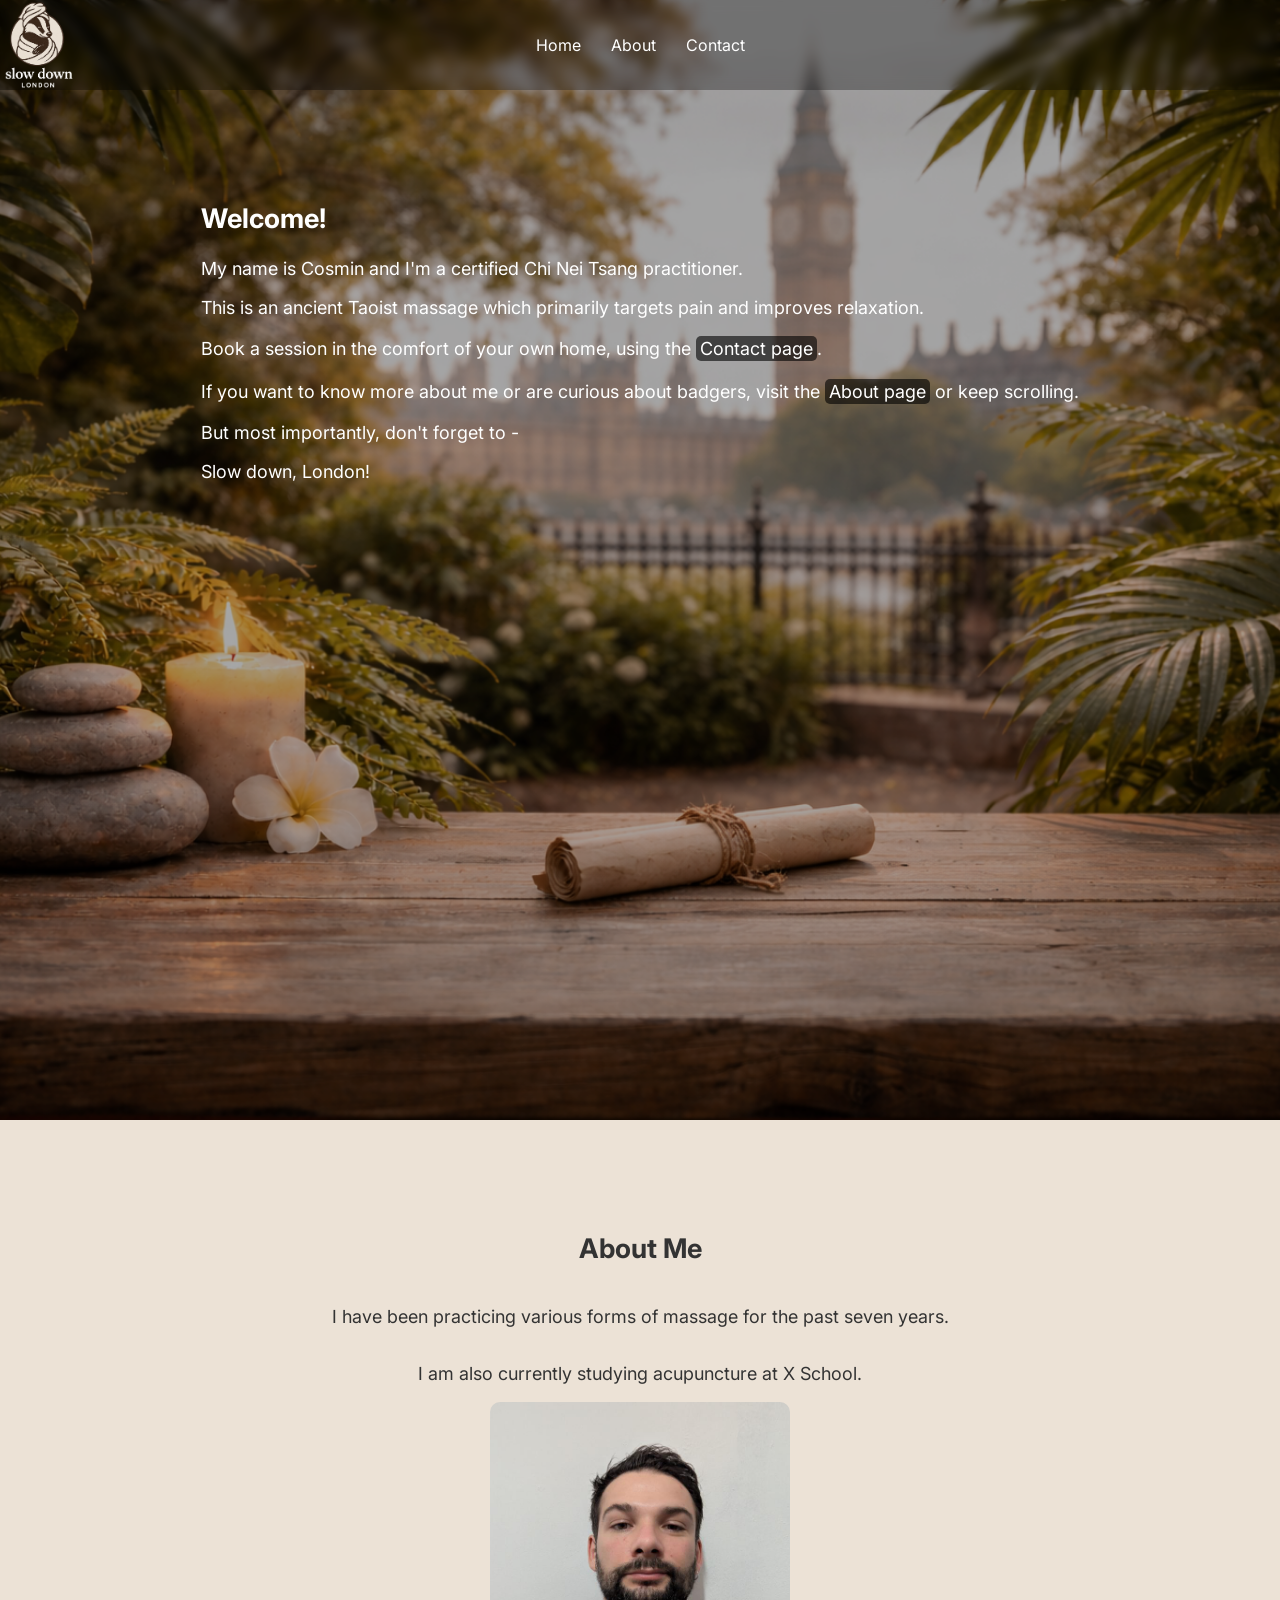
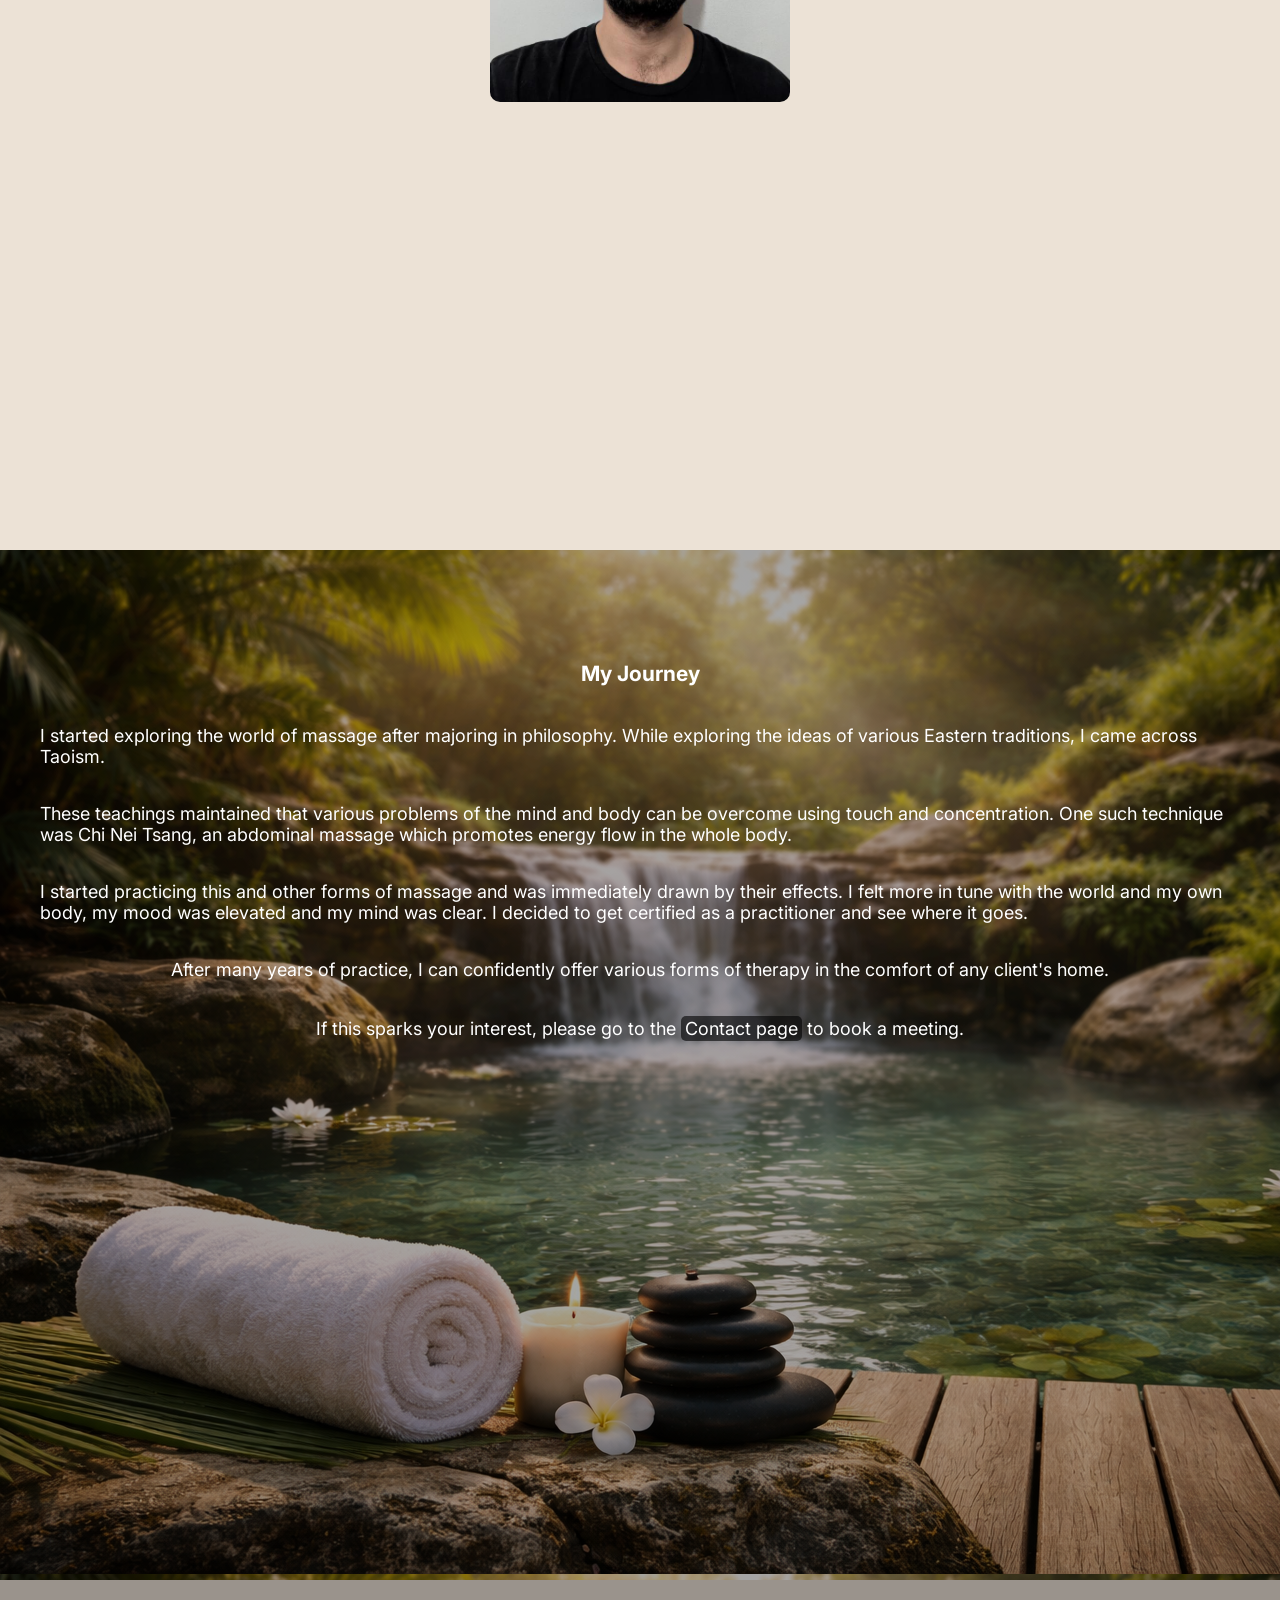
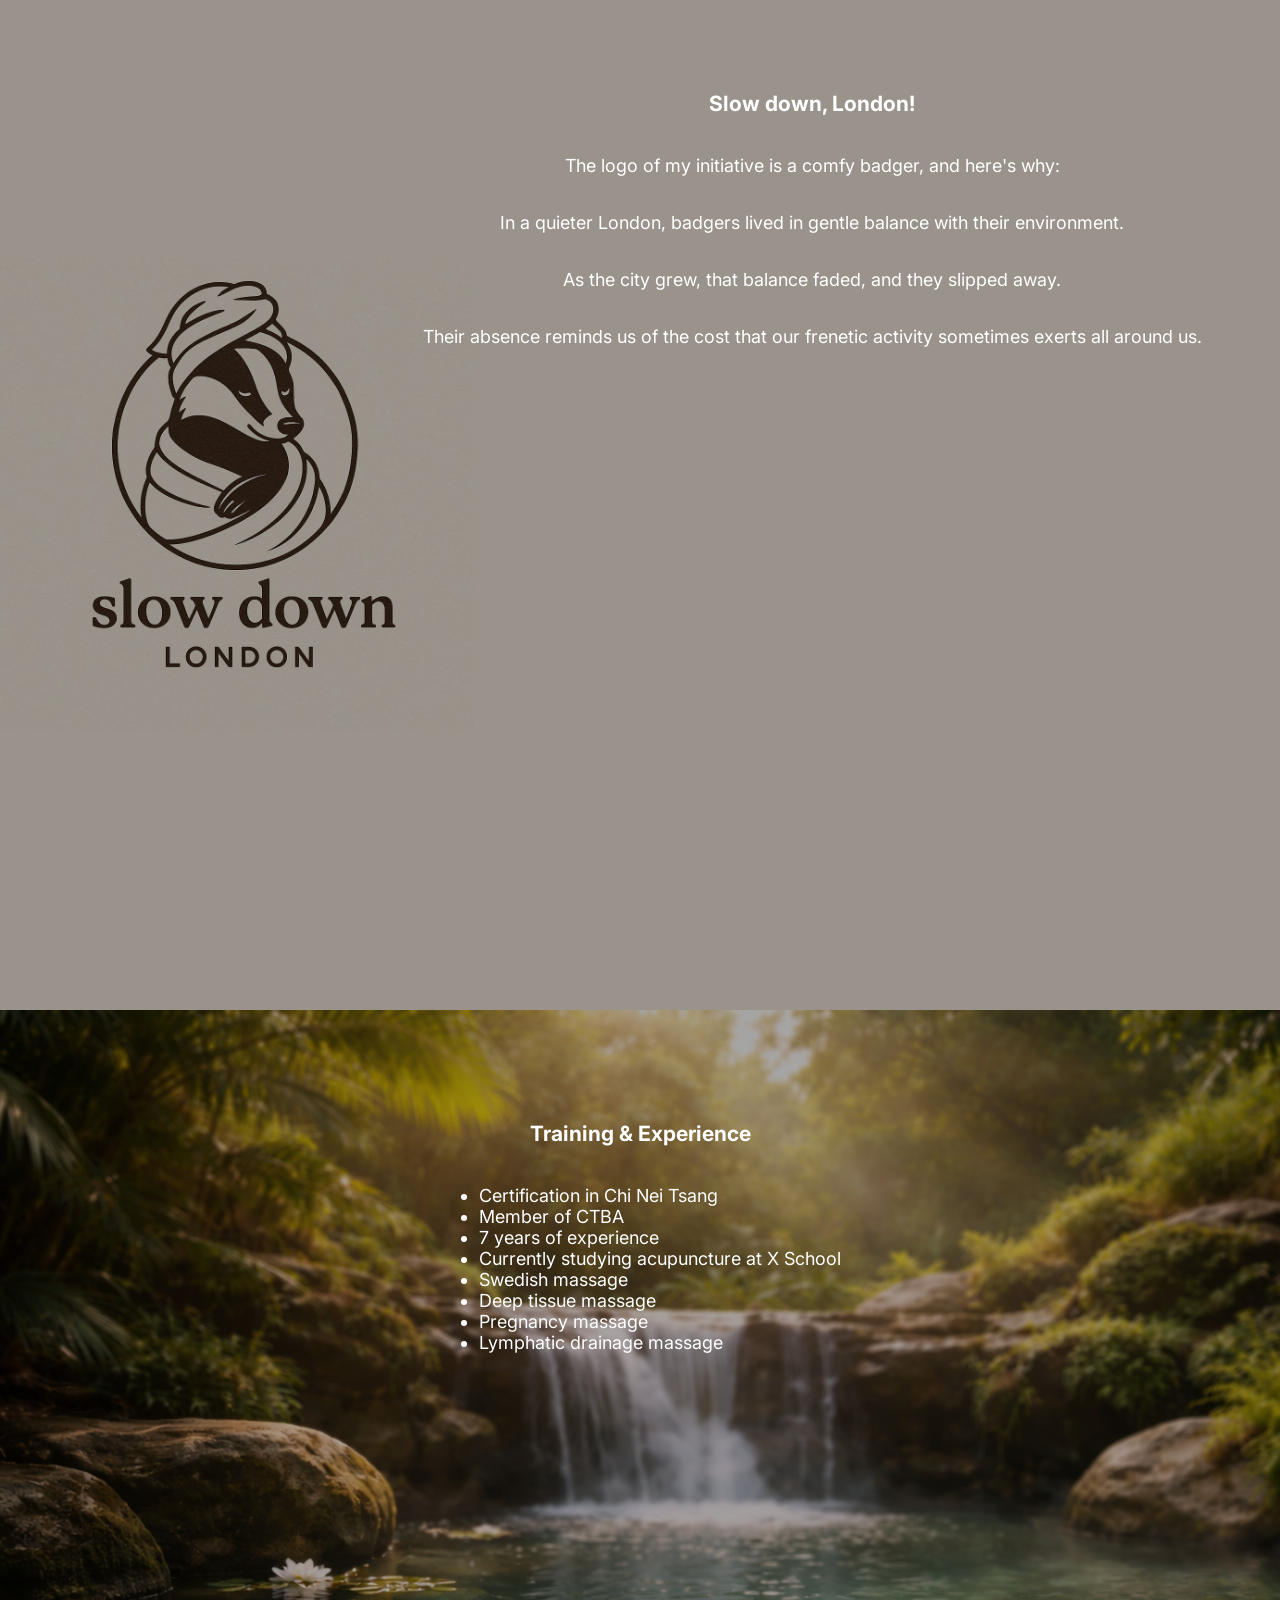
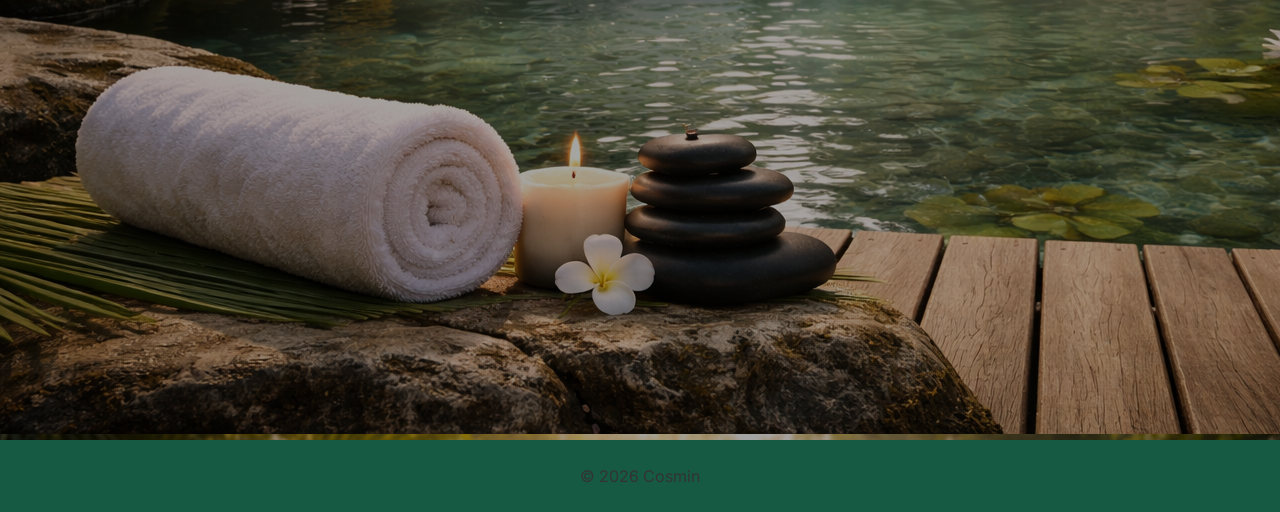
==== commit fd744616: "Updated style and new contact page with form" ====
--- a/index.html
+++ b/index.html
@@ -13,7 +13,7 @@
   <div class="nav-container">
 
     <a href="index.html" class="logo">
-      <img src="images/badger1.jpg" alt="Logo">
+      <img src="images/badger1.png" alt="Logo">
     </a>
 
     <nav id="nav-menu">
@@ -31,37 +31,34 @@
 <section class="hero">
   <div class="hero-content">
   <h2 >Welcome!</h2>
-   <p>My name is Cosmin and I help people overcome health problems using Chi Nei Tsang massage therapy.</p>
+   <p>My name is Cosmin and I'm a certified Chi Nei Tsang practitioner.</p>
   <p>This is an ancient Taoist massage which primarily targets pain and improves relaxation.</p>
 <!-- <p>Let yourself relax and explore the timeless wisdom of this technique</p>-->
-<p>Book a session in the comfort of your own home, using the <a href="contact.html">Contact page.</a></p>
-<p>If you want to know more about me or are curious about badgers, visit the <a href="about.html">About page.</a> or keep scrolling.</p>
+<p>Book a session in the comfort of your own home, using the <a href="contact.html">Contact page</a>.</p>
+<p>If you want to know more about me or are curious about badgers, visit the <a href="about.html">About page</a> or keep scrolling.</p>
 <p>But most importantly, don't forget to -</p>
 <p>Slow down, London!</p>
 </div>
 </section>
 <section class="hero2">
   <h2>About Me</h2>
-    <p>I am a certified practitioner of Chi Nei Tsang, and have been practicing various forms of massage for the past seven years.</p>
+    <p>I have been practicing various forms of massage for the past seven years.</p>
     <p>I am also currently studying acupuncture at X School.</p>
-      <img style="height:50%; width: auto;" src="images/cosmindumbrava.jpg" alt="Practitioner photo">
-
+<img src="images/cosmindumbrava.jpg" alt="Practitioner photo" class="profile-img">
 </section>
 <section class="hero3">
   
-           <h3>My Journey</h3>
-      <p>I started exploring the world of massage after majoring in Philosophy.</p>
-      <p>While exploring the ideas of various Eastern traditions, I came across Taoism. 
-        These teachings maintained that various problems of the mind and body can be overcome using touch and concentration.
+           <h3 >My Journey</h3>
+      <p>I started exploring the world of massage after majoring in philosophy.
+      While exploring the ideas of various Eastern traditions, I came across Taoism.</p>
+        <p>These teachings maintained that various problems of the mind and body can be overcome using touch and concentration.
       One such technique was Chi Nei Tsang, an abdominal massage which promotes energy flow in the whole body.</p> 
-    
        <p>I started practicing this and other forms of massage and was immediately drawn by their effects.
        I felt more in tune with the world and my own body, my mood was elevated and my mind was clear.
         I decided to get certified as a practitioner and see where it goes.</p> 
-       <p>I have continued on this path of study, practice and humility.
-       These days I can offer various forms of therapy in the comfort of your own home.</p>
-        <p>Please go to the <a href="contact.html">Contact page</a> to book a meeting.</p>  
-  
+      <!-- I have continued on this path of study, practice and humility.-->
+       <p>After many years of practice, I can confidently offer various forms of therapy in the comfort of any client's home.
+       <p>If this sparks your interest, please go to the <a href="contact.html">Contact page</a> to book a meeting.</p>  
 </section>
 <!-- QUALIFICATIONS -->
 <section class="badgers">
@@ -72,12 +69,16 @@
   <p>Their absence reminds us of the cost that our frenetic activity sometimes exerts all around us.</p>
 </section>
 <section class="hero3">
-  <h3>Training & Experience</h3>
+   <h3>Training & Experience</h3>
   <ul>
     <li>Certification in Chi Nei Tsang</li>
     <li>Member of CTBA</li>
     <li>7 years of experience</li>
     <li>Currently studying acupuncture at X School</li>
+    <li>Swedish massage</li>
+      <li>Deep tissue massage</li>
+        <li>Pregnancy massage</li>
+          <li>Lymphatic drainage massage</li>
   </ul>
 </section>
 
--- a/style.css
+++ b/style.css
@@ -29,7 +29,12 @@
     justify-self: start;
     padding:0%;
 }
-
+.profile-img {
+  max-width: 100%;
+  height: auto;
+  max-height: 300px; /* optional cap */
+  border-radius: 10px; /* nice touch */
+}
 
 
 /* NAV LINKS */
@@ -60,7 +65,7 @@
 }
 .hero {
   padding-top:20vh;  
-  height: 100vh;
+  min-height: 100vh;
   background: url('images/background_with_scroll.png') center/cover no-repeat;
   position:relative;
   color: white;
@@ -119,7 +124,7 @@
 
 
   .hero2 {
-  height: 100vh;
+  min-height: 100vh;
   padding-top: 10vh;
     background-color: #ece2d6;
   position:relative;
@@ -139,7 +144,7 @@
   background: rgba(0, 0, 0, 0.35); /* adjust darkness here */
 }
   .hero3 {
-  height: 100vh;
+  min-height: 100vh;
   padding-top: 10vh;
   color:white;
     background-image: url('images/background2.png'); 
@@ -163,14 +168,14 @@
   background: rgba(0, 0, 0, 0.35); /* adjust darkness here */
 }
   .badgers{
-  height: 100vh;
+  min-height: 100vh;
   padding-top: 10vh;
   padding-left:30%;
   color:white;
     background-image: url('images/badger1\ -\ Copy.jpg');
      background-repeat: no-repeat;
   background-position: left;
-  background-size: 30% auto;
+  background-size: 37% auto;
   background-color: #ece2d6;
   position:relative;
   font-size: large;
@@ -232,4 +237,34 @@
   .hamburger {
     display: block;
   }
+}
+
+.contact-form {
+  display: flex;
+  flex-direction: column;
+  gap: 15px;
+  width: 100%;
+  max-width: 400px;
+  margin-top: 20px;
+}
+
+.contact-form input,
+.contact-form textarea {
+  padding: 10px;
+  border: none;
+  border-radius: 5px;
+  font-family: 'Inter', sans-serif;
+}
+
+.contact-form button {
+  padding: 10px;
+  background-color: rgba(0,0,0,0.7);
+  color: white;
+  border: none;
+  border-radius: 5px;
+  cursor: pointer;
+}
+
+.contact-form button:hover {
+  background-color: rgba(0,0,0,0.9);
 }
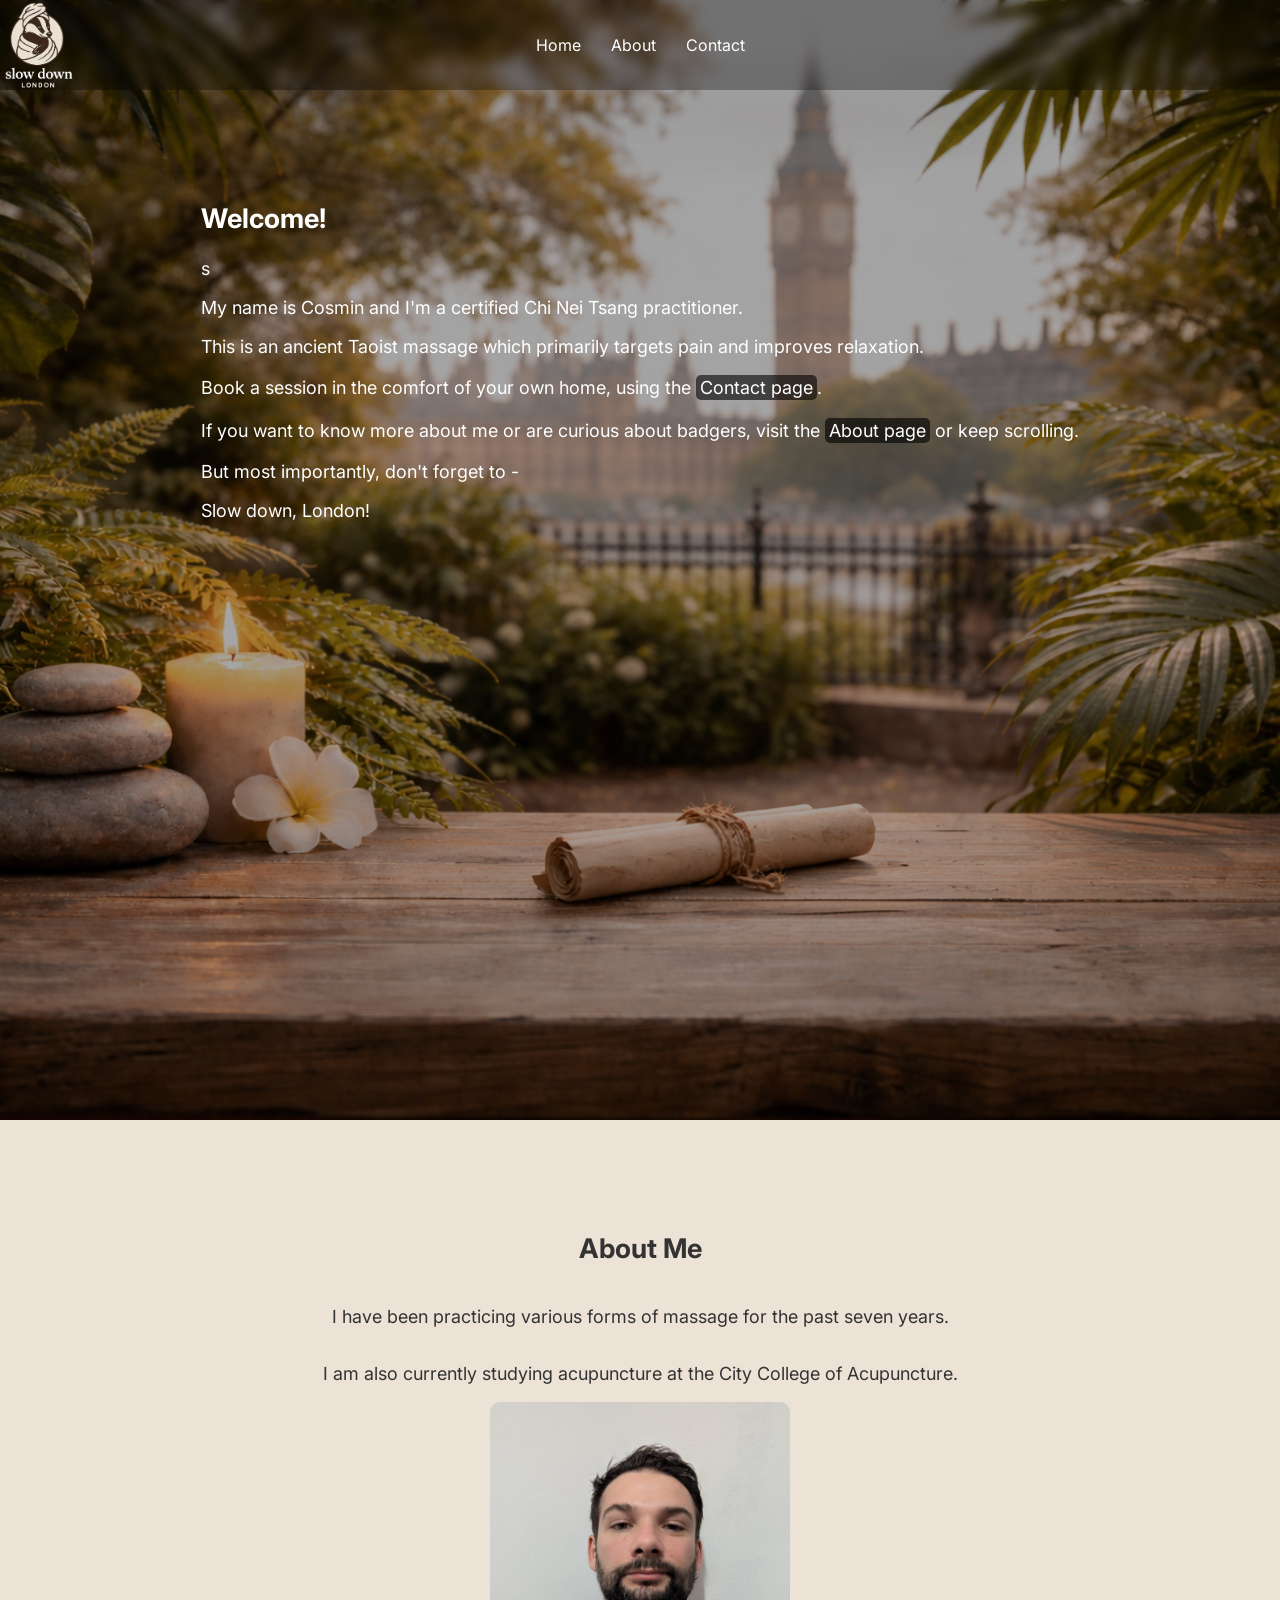
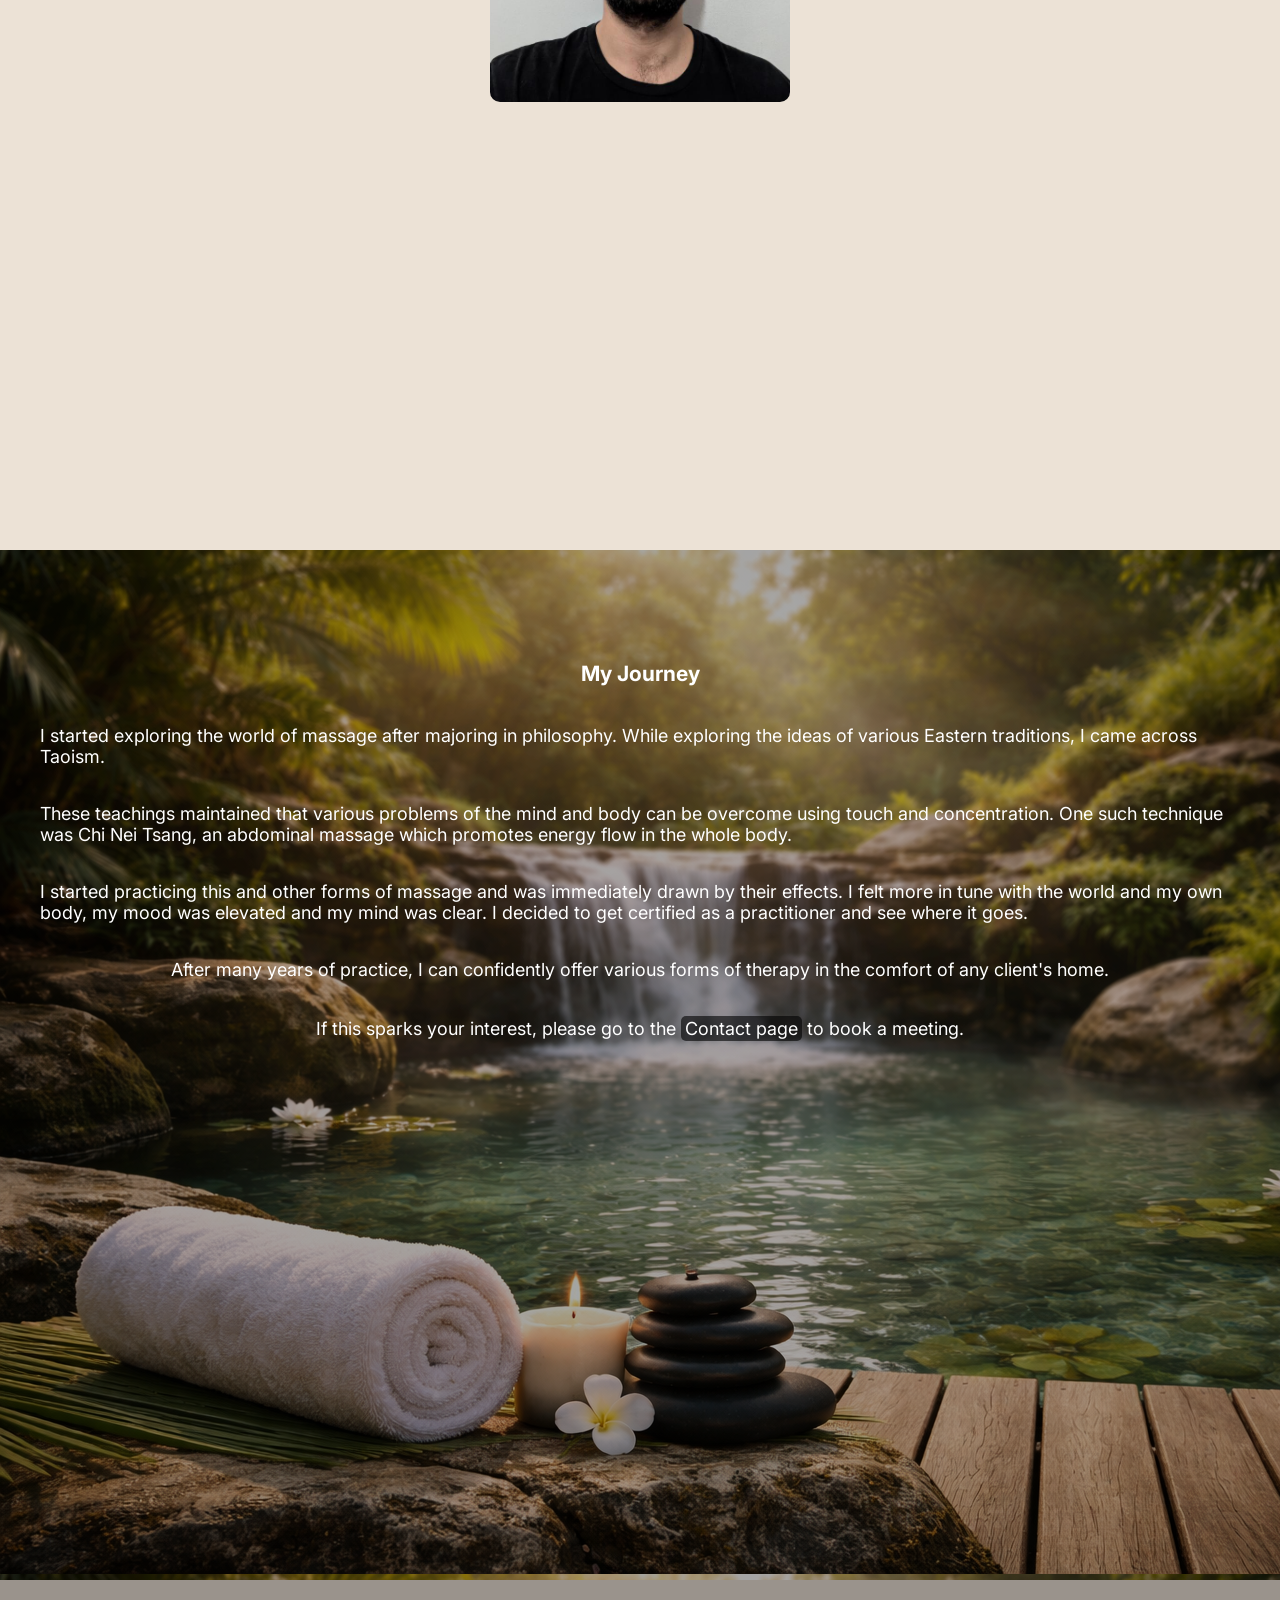
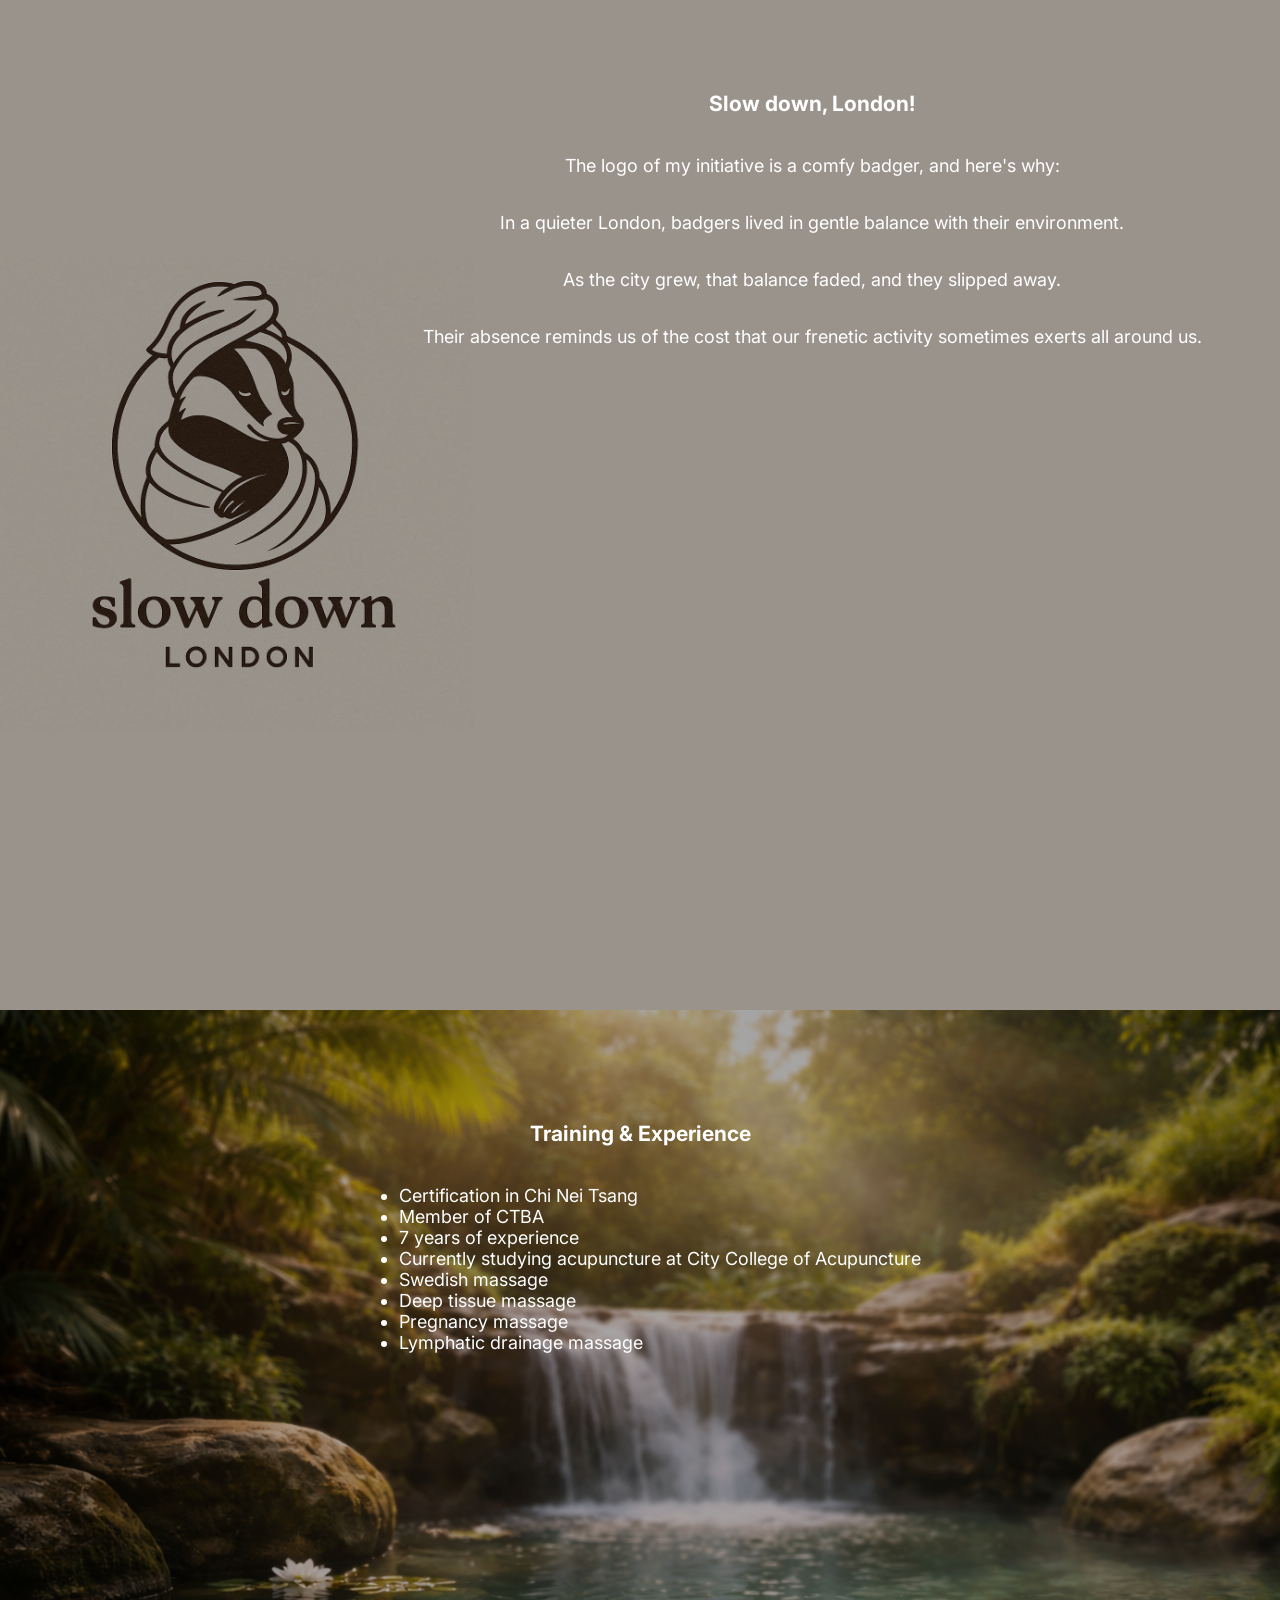
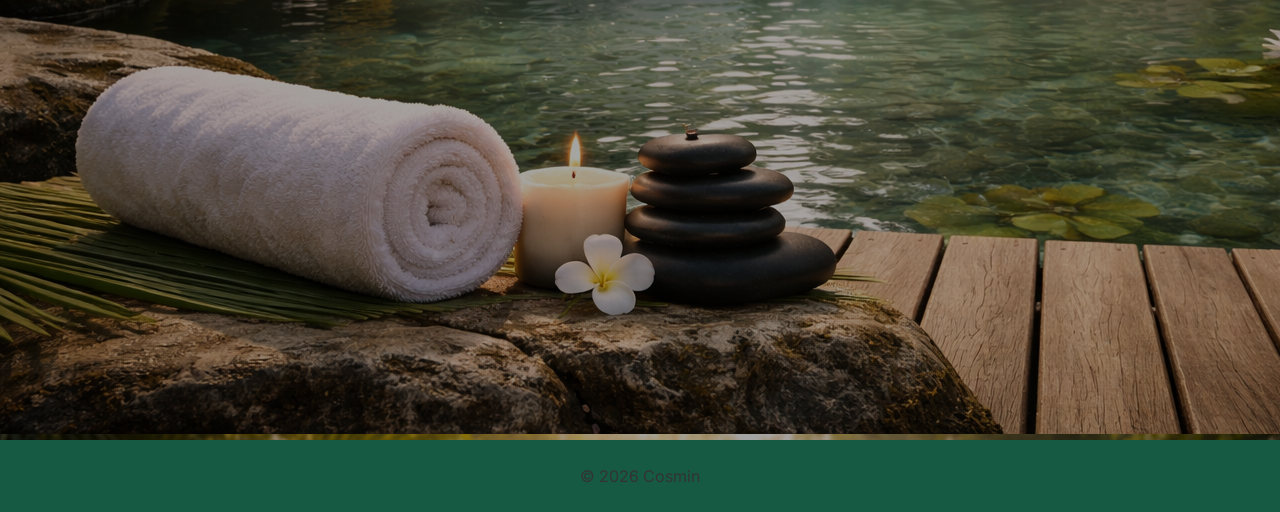
==== commit 1e82a343: "No more need for about page, it will linked from index" ====
--- a/index.html
+++ b/index.html
@@ -18,7 +18,7 @@
 
     <nav id="nav-menu">
       <a href="index.html">Home</a>
-      <a href="about.html">About</a>
+      <a href="index.html#about">About</a>
       <a href="contact.html">Contact</a>
     </nav>
 
@@ -30,7 +30,7 @@
 </header>
 <section class="hero">
   <div class="hero-content">
-  <h2 >Welcome!</h2>
+  <h2 >Welcome!</h2>s
    <p>My name is Cosmin and I'm a certified Chi Nei Tsang practitioner.</p>
   <p>This is an ancient Taoist massage which primarily targets pain and improves relaxation.</p>
 <!-- <p>Let yourself relax and explore the timeless wisdom of this technique</p>-->
@@ -40,10 +40,10 @@
 <p>Slow down, London!</p>
 </div>
 </section>
-<section class="hero2">
+<section class="hero2" id="about">
   <h2>About Me</h2>
     <p>I have been practicing various forms of massage for the past seven years.</p>
-    <p>I am also currently studying acupuncture at X School.</p>
+    <p>I am also currently studying acupuncture at the City College of Acupuncture.</p>
 <img src="images/cosmindumbrava.jpg" alt="Practitioner photo" class="profile-img">
 </section>
 <section class="hero3">
@@ -74,7 +74,7 @@
     <li>Certification in Chi Nei Tsang</li>
     <li>Member of CTBA</li>
     <li>7 years of experience</li>
-    <li>Currently studying acupuncture at X School</li>
+    <li>Currently studying acupuncture at City College of Acupuncture</li>
     <li>Swedish massage</li>
       <li>Deep tissue massage</li>
         <li>Pregnancy massage</li>
--- a/style.css
+++ b/style.css
@@ -1,4 +1,7 @@
 
+html {
+  scroll-behavior: smooth;
+}
 body {
    font-family: 'Inter', sans-serif;
   margin: 0;
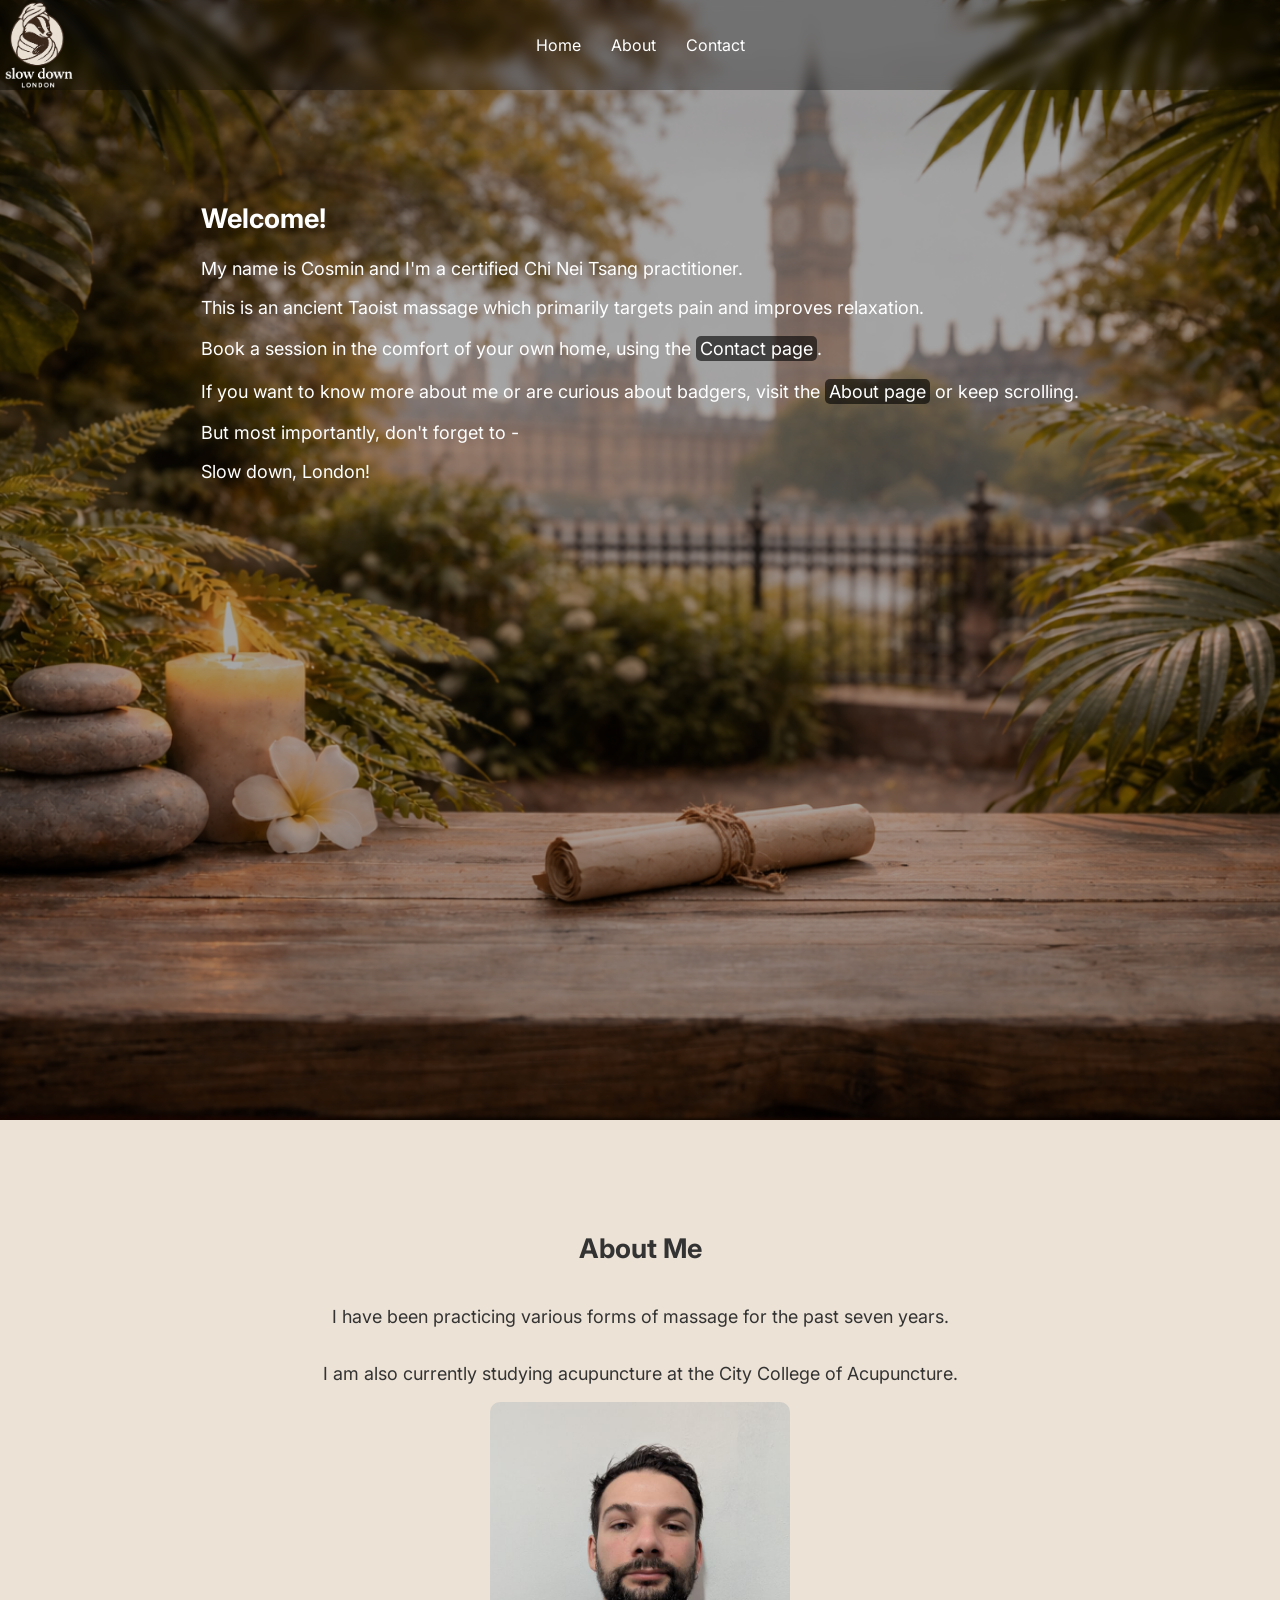
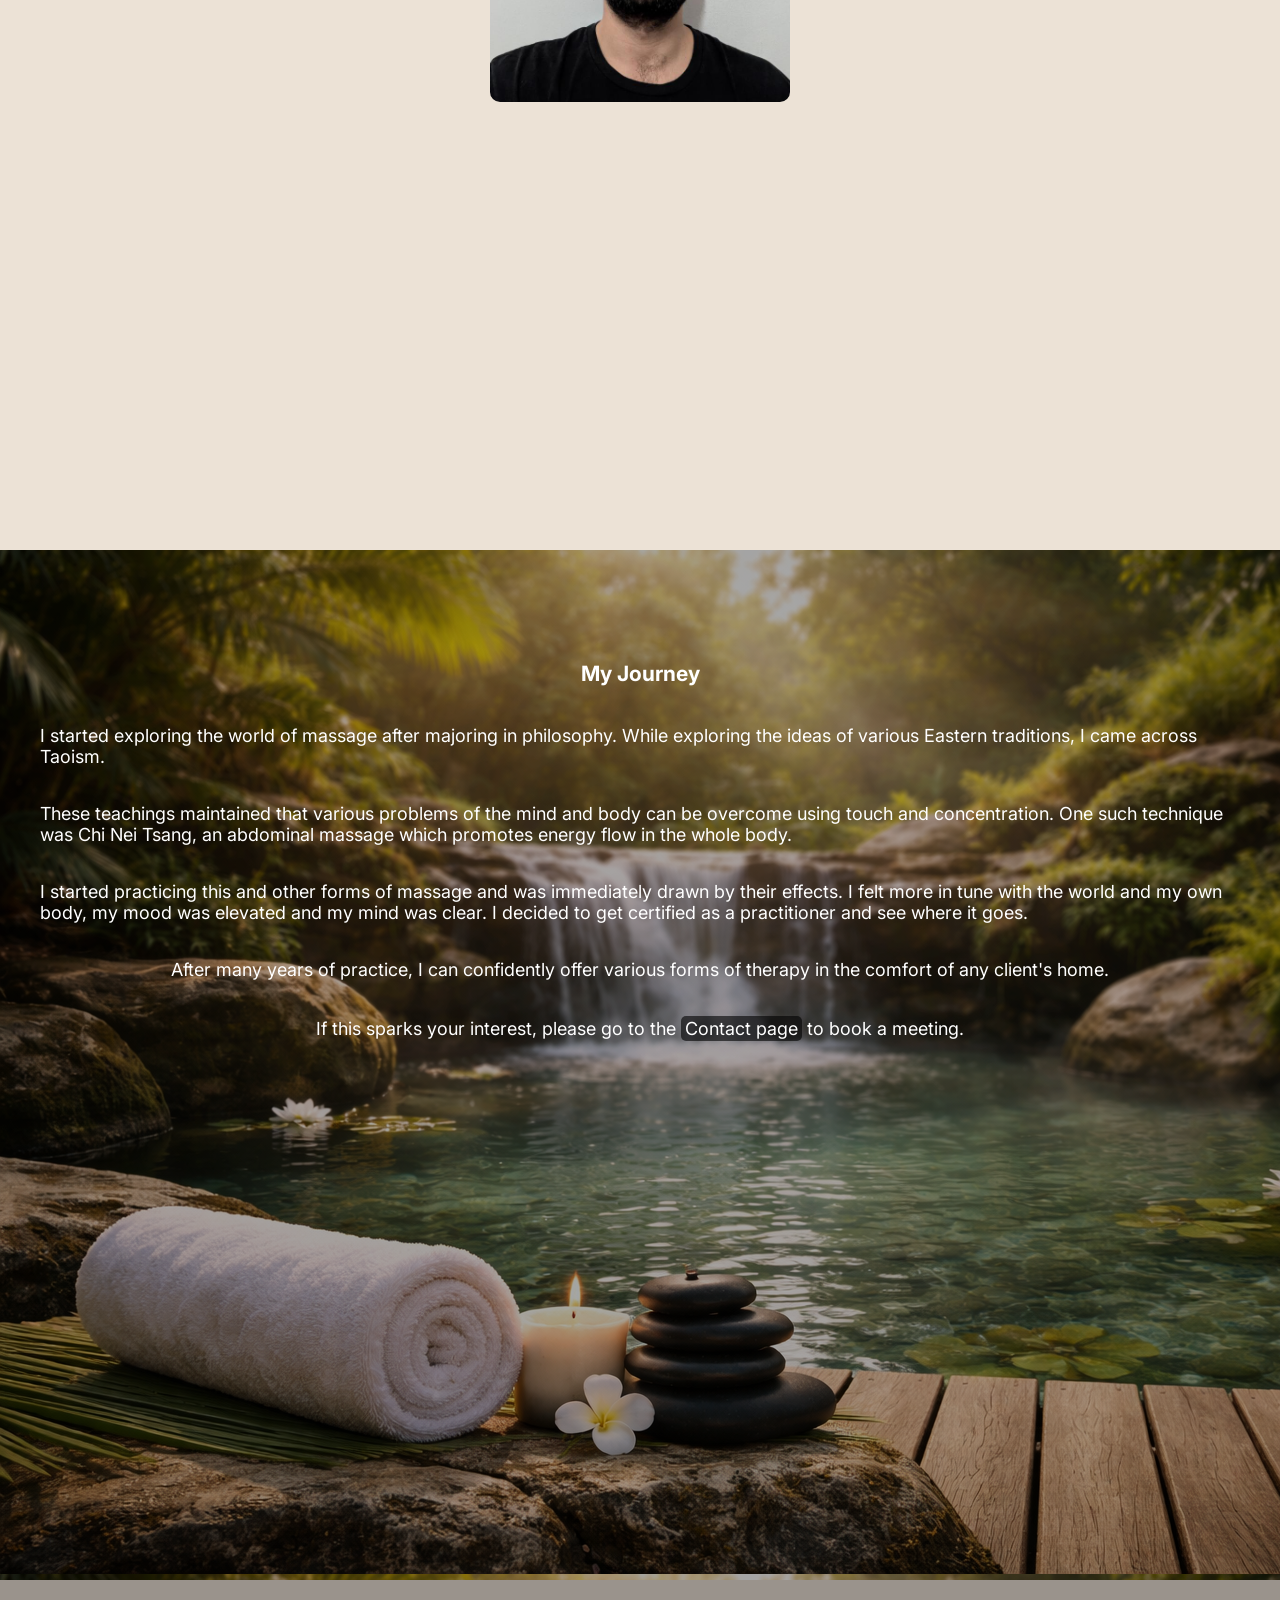
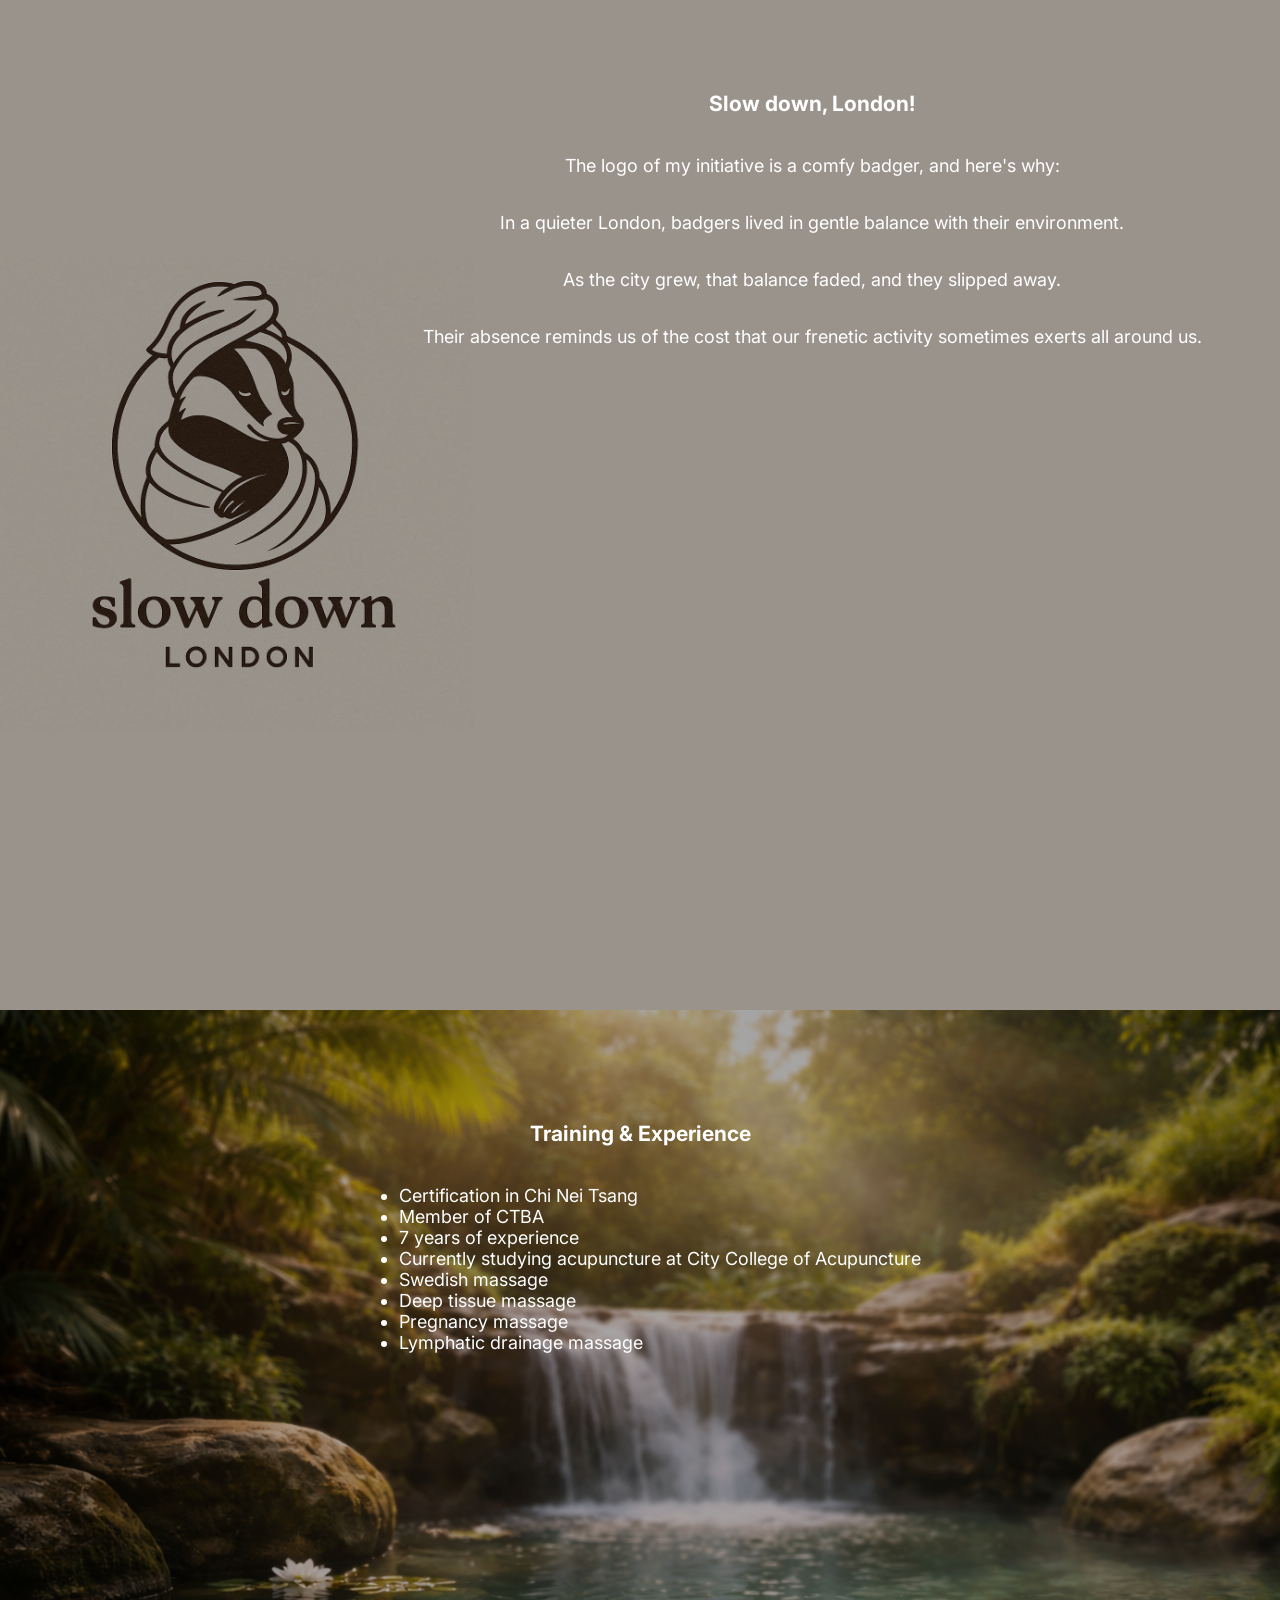
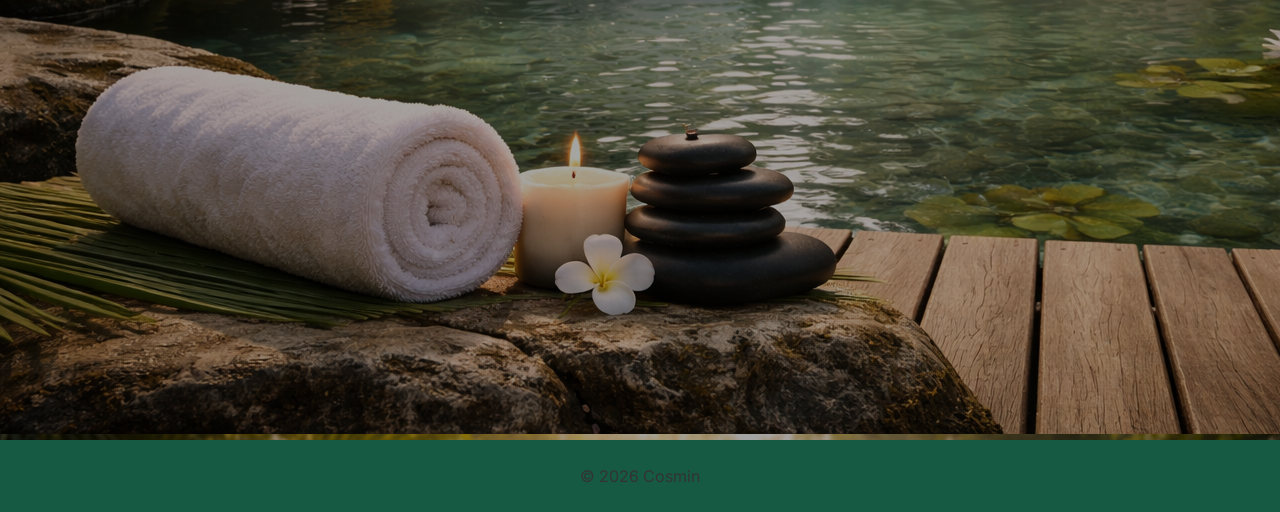
==== commit 7fdb91d4: "add assets and edit" ====
--- a/index.html
+++ b/index.html
@@ -30,7 +30,7 @@
 </header>
 <section class="hero">
   <div class="hero-content">
-  <h2 >Welcome!</h2>s
+  <h2 >Welcome!</h2>
    <p>My name is Cosmin and I'm a certified Chi Nei Tsang practitioner.</p>
   <p>This is an ancient Taoist massage which primarily targets pain and improves relaxation.</p>
 <!-- <p>Let yourself relax and explore the timeless wisdom of this technique</p>-->
